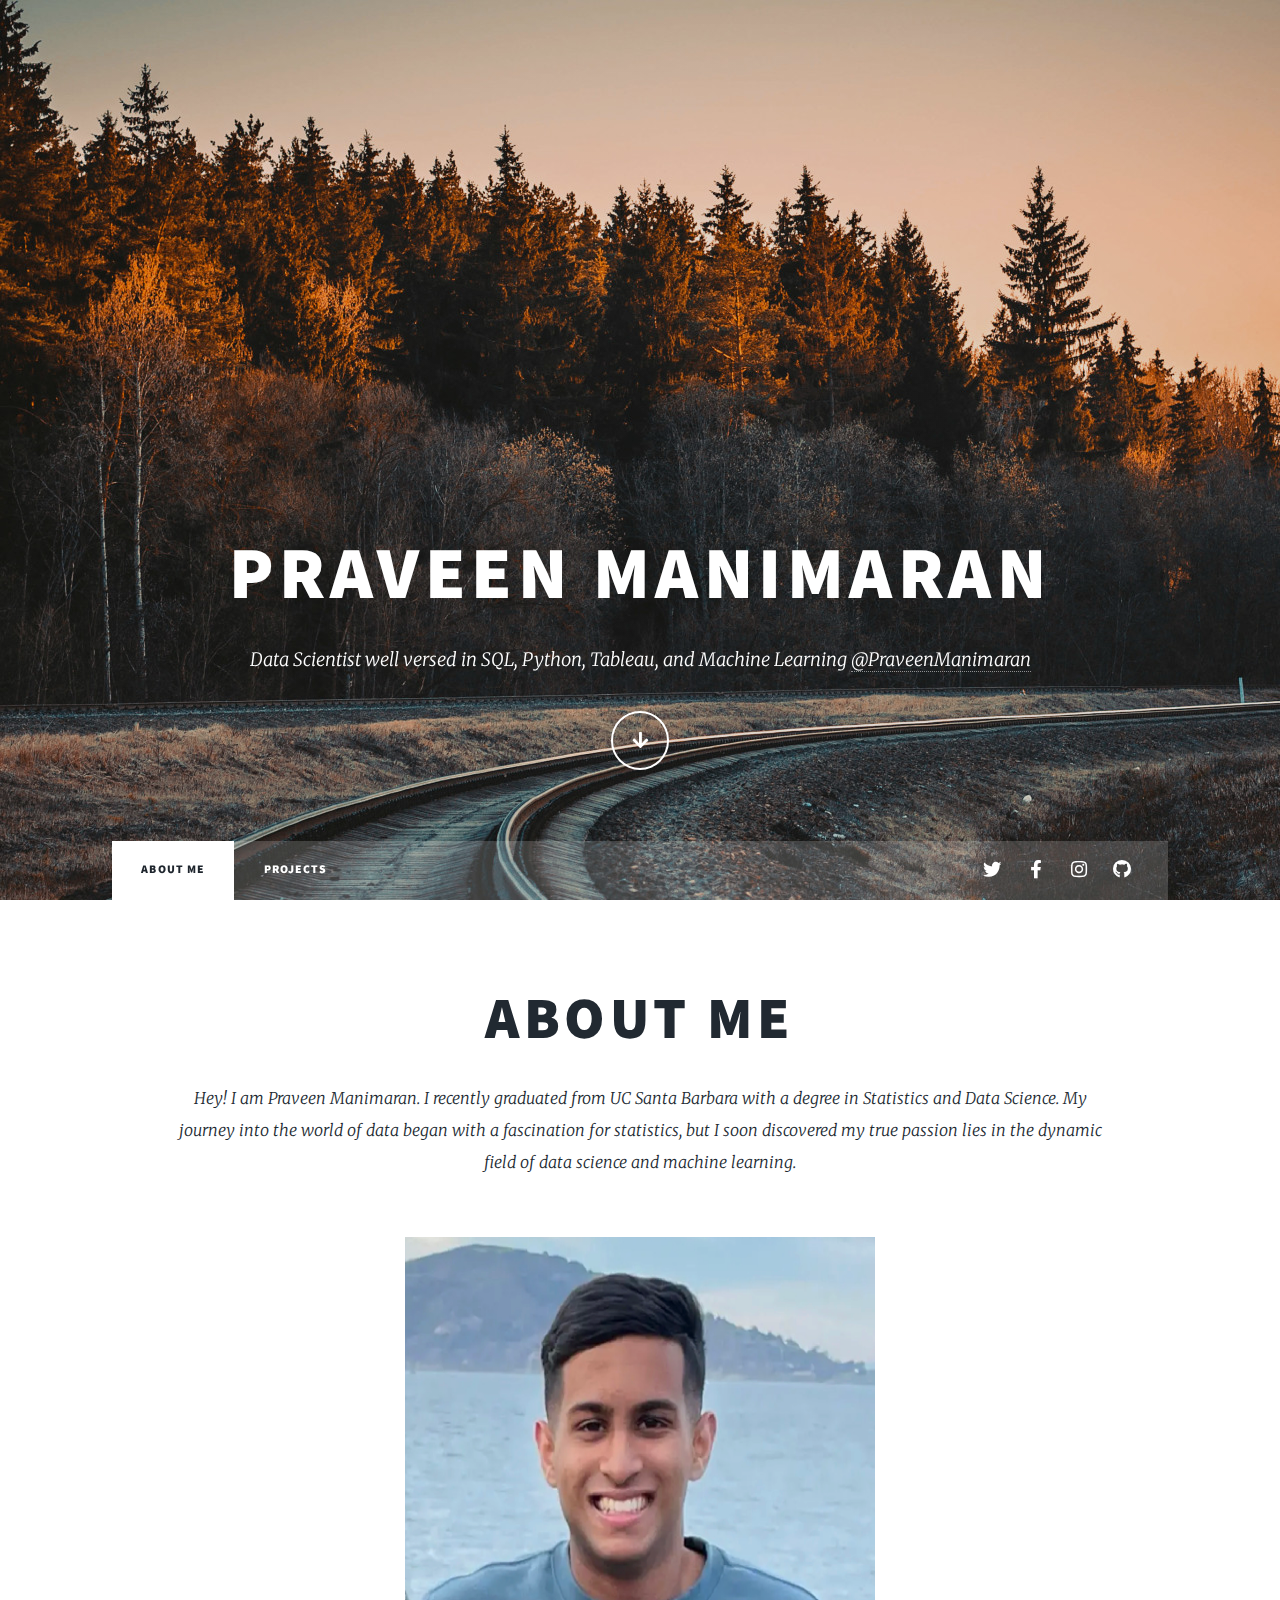
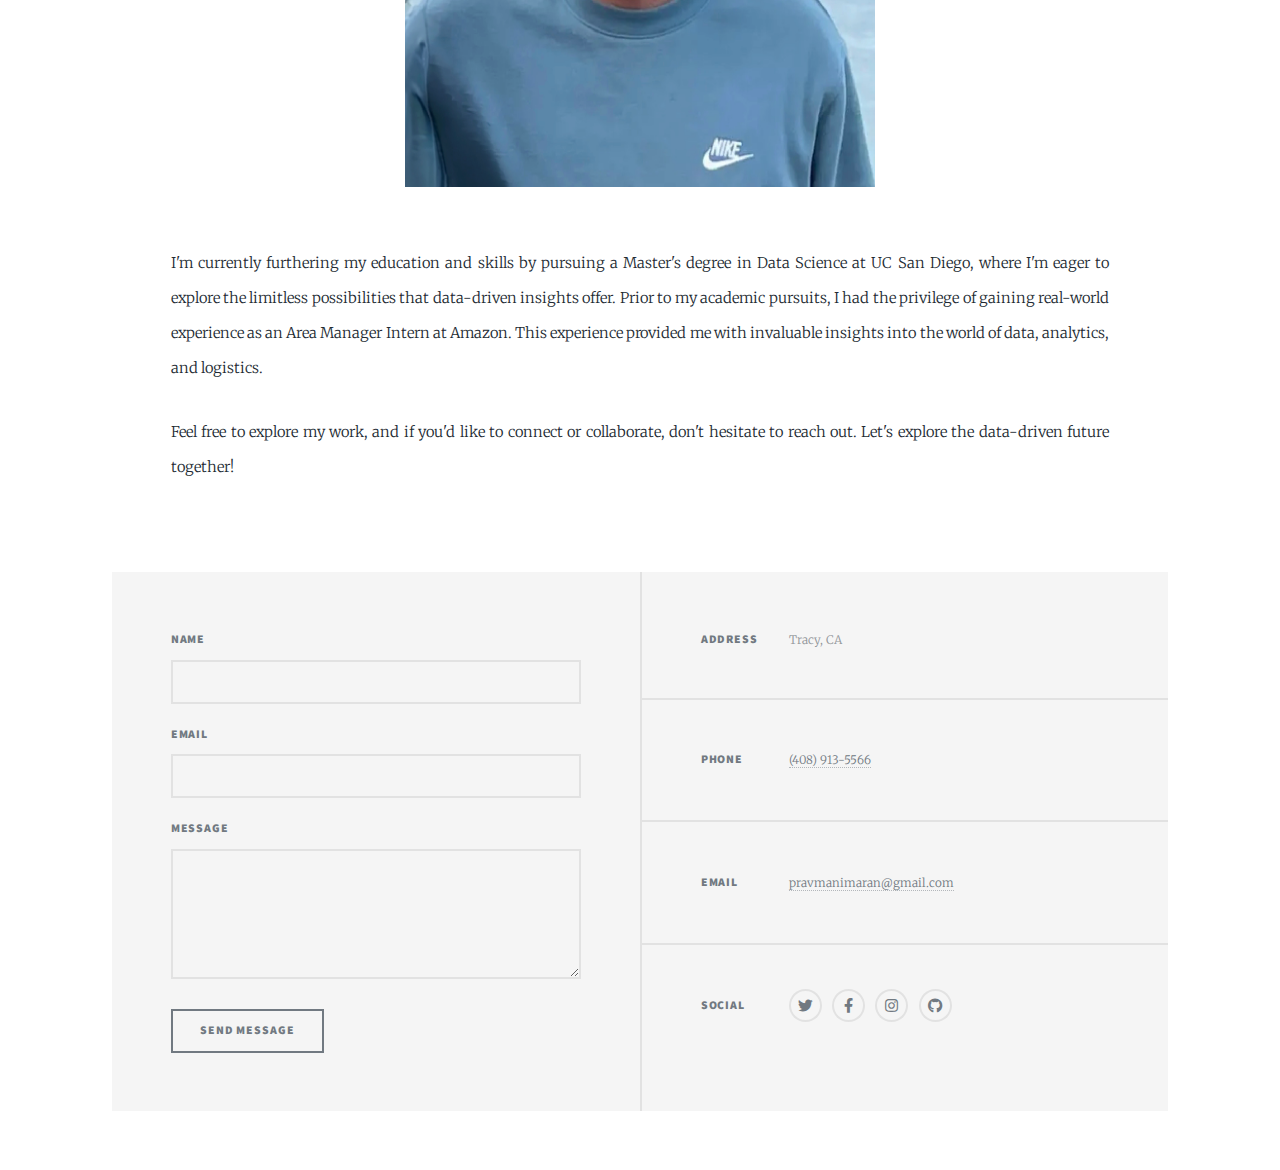
==== index.html @ b8b1e770 "Add files via upload" ====
<!DOCTYPE HTML>
<!--
	Massively by HTML5 UP
	html5up.net | @ajlkn
	Free for personal and commercial use under the CCA 3.0 license (html5up.net/license)
-->
<html>
	<head>
		<title>Praveen Manimaran's Portfolio</title>
		<meta charset="utf-8" />
		<meta name="viewport" content="width=device-width, initial-scale=1, user-scalable=no" />
		<link rel="stylesheet" href="assets/css/main.css" />
		<noscript><link rel="stylesheet" href="assets/css/noscript.css" /></noscript>
	</head>
	<body class="is-preload">

		<!-- Wrapper -->
			<div id="wrapper" class="fade-in">

				<!-- Intro -->
					<div id="intro">
						<h1>Praveen Manimaran<br />
						</h1>
						<p>Data Scientist well versed in SQL, Python, Tableau, and Machine Learning  <a href="https://github.com/PraveenManimaran">@PraveenManimaran</a> 
						<ul class="actions">
							<li><a href="#header" class="button icon solid solo fa-arrow-down scrolly">Continue</a></li>
						</ul>
					</div>
				<!-- Header -->
				<header id="header">
					<a href="index.html" class="logo">Portfolio</a>
				</header>

			<!-- Nav -->
				<nav id="nav">
					<ul class="links">
						<li class="active"><a href="index.html">About Me</a></li>
						<li><a href="generic.html">Projects</a></li>

					</ul>
					<ul class="icons">
						<li><a href="#" class="icon brands fa-twitter"><span class="label">Twitter</span></a></li>
						<li><a href="https://www.facebook.com/profile.php?id=100009368747078" class="icon brands fa-facebook-f"><span class="label">Facebook</span></a></li>
						<li><a href="https://www.instagram.com/praveeen23/?hl=en" class="icon brands fa-instagram"><span class="label">Instagram</span></a></li>
						<li><a href="https://github.com/PraveenManimaran" class="icon brands fa-github"><span class="label">GitHub</span></a></li>
					</ul>
				</nav>

			<!-- Main -->
				<div id="main">

					<!-- Post -->
						<section class="post">
							<header class="major">
								<h1> About Me<br />
								</h1>
								<p>Hey! I am Praveen Manimaran. I recently graduated from UC Santa Barbara with a degree in Statistics and Data Science. My journey into the world of data began with a fascination for statistics, but I soon discovered my true passion lies 
									in the dynamic field of data science and machine learning.  <br />
								</p>
							</header>
							<div class="image main"><img src="images/NEW_PIC.png" alt="" height = "550" width = "550" /></div>
							<p>I'm currently furthering my education and skills by pursuing a Master's degree in Data Science at UC San Diego, where I'm eager to explore the limitless possibilities that data-driven insights offer. Prior to my academic pursuits, I had the privilege of gaining real-world experience as an Area Manager Intern at Amazon. This experience provided me with invaluable insights into the world of data, analytics, and logistics.</p>
							<p>Feel free to explore my work, and if you'd like to connect or collaborate, don't hesitate to reach out. Let's explore the data-driven future together!</p>
						</section>

				</div>

			<!-- Footer -->
				<footer id="footer">
					<section>
						<form method="post" action="#">
							<div class="fields">
								<div class="field">
									<label for="name">Name</label>
									<input type="text" name="name" id="name" />
								</div>
								<div class="field">
									<label for="email">Email</label>
									<input type="text" name="email" id="email" />
								</div>
								<div class="field">
									<label for="message">Message</label>
									<textarea name="message" id="message" rows="3"></textarea>
								</div>
							</div>
							<ul class="actions">
								<li><input type="submit" value="Send Message" /></li>
							</ul>
						</form>
					</section>
					<section class="split contact">
						<section class="alt">
							<h3>Address</h3>
							<p>Tracy, CA<br />
							</p>
						</section>
						<section>
							<h3>Phone</h3>
							<p><a href="#">(408) 913-5566</a></p>
						</section>
						<section>
							<h3>Email</h3>
							<p><a href="#">pravmanimaran@gmail.com</a></p>
						</section>
						<section>
							<h3>Social</h3>
							<ul class="icons alt">
								<li><a href="#" class="icon brands alt fa-twitter"><span class="label">Twitter</span></a></li>
								<li><a href="https://www.facebook.com/profile.php?id=100009368747078" class="icon brands alt fa-facebook-f"><span class="label">Facebook</span></a></li>
								<li><a href="https://www.instagram.com/praveeen23/?hl=en" class="icon brands alt fa-instagram"><span class="label">Instagram</span></a></li>
								<li><a href="https://github.com/PraveenManimaran" class="icon brands alt fa-github"><span class="label">GitHub</span></a></li>
							</ul>
						</section>
					</section>
				</footer>

			<!-- Copyright -->
				<div id="copyright">
				</div>

		</div>

	<!-- Scripts -->
		<script src="assets/js/jquery.min.js"></script>
		<script src="assets/js/jquery.scrollex.min.js"></script>
		<script src="assets/js/jquery.scrolly.min.js"></script>
		<script src="assets/js/browser.min.js"></script>
		<script src="assets/js/breakpoints.min.js"></script>
		<script src="assets/js/util.js"></script>
		<script src="assets/js/main.js"></script>

</body>
</html>
---- assets/css/main.css ----
@import url(fontawesome-all.min.css);
@import url("https://fonts.googleapis.com/css?family=Merriweather:300,700,300italic,700italic|Source+Sans+Pro:900");

/*
	Massively by HTML5 UP
	html5up.net | @ajlkn
	Free for personal and commercial use under the CCA 3.0 license (html5up.net/license)
*/

html, body, div, span, applet, object,
iframe, h1, h2, h3, h4, h5, h6, p, blockquote,
pre, a, abbr, acronym, address, big, cite,
code, del, dfn, em, img, ins, kbd, q, s, samp,
small, strike, strong, sub, sup, tt, var, b,
u, i, center, dl, dt, dd, ol, ul, li, fieldset,
form, label, legend, table, caption, tbody,
tfoot, thead, tr, th, td, article, aside,
canvas, details, embed, figure, figcaption,
footer, header, hgroup, menu, nav, output, ruby,
section, summary, time, mark, audio, video {
	margin: 0;
	padding: 0;
	border: 0;
	font-size: 100%;
	font: inherit;
	vertical-align: baseline;}

article, aside, details, figcaption, figure,
footer, header, hgroup, menu, nav, section {
	display: block;}

body {
	line-height: 1;
}

ol, ul {
	list-style: none;
}

blockquote, q {
	quotes: none;
}

	blockquote:before, blockquote:after, q:before, q:after {
		content: '';
		content: none;
	}

table {
	border-collapse: collapse;
	border-spacing: 0;
}

body {
	-webkit-text-size-adjust: none;
}

mark {
	background-color: transparent;
	color: inherit;
}

input::-moz-focus-inner {
	border: 0;
	padding: 0;
}

input, select, textarea {
	-moz-appearance: none;
	-webkit-appearance: none;
	-ms-appearance: none;
	appearance: none;
}

/* Basic */

	@-ms-viewport {
		width: device-width;
	}

	body {
		-ms-overflow-style: scrollbar;
	}

	@media screen and (max-width: 480px) {

		html, body {
			min-width: 320px;
		}

	}

	html {
		box-sizing: border-box;
	}

	*, *:before, *:after {
		box-sizing: inherit;
	}

	body {
		background-image: url("images/background1.jpg");

	}

		body.is-preload *, body.is-preload *:before, body.is-preload *:after {
			-moz-animation: none !important;
			-webkit-animation: none !important;
			-ms-animation: none !important;
			animation: none !important;
			-moz-transition: none !important;
			-webkit-transition: none !important;
			-ms-transition: none !important;
			transition: none !important;
		}

/* Type */

	html {
		font-size: 16pt;
	}

		@media screen and (max-width: 1680px) {

			html {
				font-size: 12pt;
			}

		}

		@media screen and (max-width: 1280px) {

			html {
				font-size: 11pt;
			}

		}

		@media screen and (max-width: 360px) {

			html {
				font-size: 10pt;
			}

		}

	body {
		color: #212931;
		background-image: url("images/background1.jpg");
	}

	body, input, select, textarea {
		font-family: "Merriweather", Georgia, serif;
		font-weight: 300;
		font-size: 1rem;
		line-height: 2.375;
	}

	a {
		-moz-transition: color 0.2s ease-in-out, background-color 0.2s ease-in-out, border-color 0.2s ease-in-out, box-shadow 0.2s ease-in-out;
		-webkit-transition: color 0.2s ease-in-out, background-color 0.2s ease-in-out, border-color 0.2s ease-in-out, box-shadow 0.2s ease-in-out;
		-ms-transition: color 0.2s ease-in-out, background-color 0.2s ease-in-out, border-color 0.2s ease-in-out, box-shadow 0.2s ease-in-out;
		transition: color 0.2s ease-in-out, background-color 0.2s ease-in-out, border-color 0.2s ease-in-out, box-shadow 0.2s ease-in-out;
		border-bottom: dotted 1px;
		text-decoration: none;
	}

		a:hover {
			border-bottom-color: transparent;
		}

	strong, b {
		font-weight: 600;
	}

	em, i {
		font-style: italic;
	}

	p {
		text-align: justify;
		margin: 0 0 2rem 0;
	}

	h1, h2, h3, h4, h5, h6 {
		font-family: "Source Sans Pro", Helvetica, sans-serif;
		font-weight: 900;
		line-height: 1.5;
		letter-spacing: 0.075em;
		text-transform: uppercase;
		margin: 0 0 1rem 0;
	}

		h1 a, h2 a, h3 a, h4 a, h5 a, h6 a {
			border-bottom: 0;
			color: inherit;
			text-decoration: none;
		}

	h1 {
		font-size: 4rem;
		line-height: 1.1;
		margin: 0 0 2rem 0;
	}

	h2 {
		font-size: 1.75rem;
		line-height: 1.3;
		margin: 0 0 1.5rem 0;
	}

	h3 {
		font-size: 1.25rem;
		margin: 0 0 1.5rem 0;
	}

	h4 {
		font-size: 1rem;
	}

	h5 {
		font-size: 0.9rem;
	}

	h6 {
		font-size: 0.8rem;
	}

	sub {
		font-size: 0.8rem;
		position: relative;
		top: 0.5rem;
	}

	sup {
		font-size: 0.8rem;
		position: relative;
		top: -0.5rem;
	}

	blockquote {
		border-left: solid 4px;
		font-style: italic;
		margin: 0 0 2rem 0;
		padding: 0.5rem 0 0.5rem 2rem;
	}

	code {
		border: solid 2px;
		font-family: "Courier New", monospace;
		font-size: 0.9rem;
		margin: 0 0.25rem;
		padding: 0.25rem 0.65rem;
	}

	pre {
		-webkit-overflow-scrolling: touch;
		font-family: "Courier New", monospace;
		font-size: 0.9rem;
		margin: 0 0 2rem 0;
	}

		pre code {
			display: block;
			line-height: 1.75;
			padding: 1rem 1.5rem;
			overflow-x: auto;
		}

	hr {
		border: 0;
		border-bottom: solid 2px;
		margin: 3rem 0;
	}

		hr.major {
			margin: 5rem 0;
		}

	.align-left {
		text-align: left;
	}

	.align-center {
		text-align: center;
	}

	.align-right {
		text-align: right;
	}

	input, select, textarea {
		color: #212931;
	}

	a {
		color: #212931;
		border-bottom-color: rgba(33, 41, 49, 0.5);
	}

		a:hover {
			border-bottom-color: transparent;
			color: #18bfef !important;
		}

	strong, b {
		color: #212931;
	}

	h1, h2, h3, h4, h5, h6 {
		color: #212931;
	}

	blockquote {
		border-left-color: #eeeeee;
	}

	code {
		background: rgba(220, 220, 220, 0.25);
		border-color: #eeeeee;
	}

	hr {
		border-bottom-color: #eeeeee;
	}

/* Row */

	.row {
		display: flex;
		flex-wrap: wrap;
		box-sizing: border-box;
		align-items: stretch;
	}

		.row > * {
			box-sizing: border-box;
		}

		.row.gtr-uniform > * > :last-child {
			margin-bottom: 0;
		}

		.row.aln-left {
			justify-content: flex-start;
		}

		.row.aln-center {
			justify-content: center;
		}

		.row.aln-right {
			justify-content: flex-end;
		}

		.row.aln-top {
			align-items: flex-start;
		}

		.row.aln-middle {
			align-items: center;
		}

		.row.aln-bottom {
			align-items: flex-end;
		}

		.row > .imp {
			order: -1;
		}

		.row > .col-1 {
			width: 8.33333%;
		}

		.row > .off-1 {
			margin-left: 8.33333%;
		}

		.row > .col-2 {
			width: 16.66667%;
		}

		.row > .off-2 {
			margin-left: 16.66667%;
		}

		.row > .col-3 {
			width: 25%;
		}

		.row > .off-3 {
			margin-left: 25%;
		}

		.row > .col-4 {
			width: 33.33333%;
		}

		.row > .off-4 {
			margin-left: 33.33333%;
		}

		.row > .col-5 {
			width: 41.66667%;
		}

		.row > .off-5 {
			margin-left: 41.66667%;
		}

		.row > .col-6 {
			width: 50%;
		}

		.row > .off-6 {
			margin-left: 50%;
		}

		.row > .col-7 {
			width: 58.33333%;
		}

		.row > .off-7 {
			margin-left: 58.33333%;
		}

		.row > .col-8 {
			width: 66.66667%;
		}

		.row > .off-8 {
			margin-left: 66.66667%;
		}

		.row > .col-9 {
			width: 75%;
		}

		.row > .off-9 {
			margin-left: 75%;
		}

		.row > .col-10 {
			width: 83.33333%;
		}

		.row > .off-10 {
			margin-left: 83.33333%;
		}

		.row > .col-11 {
			width: 91.66667%;
		}

		.row > .off-11 {
			margin-left: 91.66667%;
		}

		.row > .col-12 {
			width: 100%;
		}

		.row > .off-12 {
			margin-left: 100%;
		}

		.row.gtr-0 {
			margin-top: 0;
			margin-left: 0rem;
		}

			.row.gtr-0 > * {
				padding: 0 0 0 0rem;
			}

			.row.gtr-0.gtr-uniform {
				margin-top: 0rem;
			}

				.row.gtr-0.gtr-uniform > * {
					padding-top: 0rem;
				}

		.row.gtr-25 {
			margin-top: 0;
			margin-left: -0.375rem;
		}

			.row.gtr-25 > * {
				padding: 0 0 0 0.375rem;
			}

			.row.gtr-25.gtr-uniform {
				margin-top: -0.375rem;
			}

				.row.gtr-25.gtr-uniform > * {
					padding-top: 0.375rem;
				}

		.row.gtr-50 {
			margin-top: 0;
			margin-left: -0.75rem;
		}

			.row.gtr-50 > * {
				padding: 0 0 0 0.75rem;
			}

			.row.gtr-50.gtr-uniform {
				margin-top: -0.75rem;
			}

				.row.gtr-50.gtr-uniform > * {
					padding-top: 0.75rem;
				}

		.row {
			margin-top: 0;
			margin-left: -1.5rem;
		}

			.row > * {
				padding: 0 0 0 1.5rem;
			}

			.row.gtr-uniform {
				margin-top: -1.5rem;
			}

				.row.gtr-uniform > * {
					padding-top: 1.5rem;
				}

		.row.gtr-150 {
			margin-top: 0;
			margin-left: -2.25rem;
		}

			.row.gtr-150 > * {
				padding: 0 0 0 2.25rem;
			}

			.row.gtr-150.gtr-uniform {
				margin-top: -2.25rem;
			}

				.row.gtr-150.gtr-uniform > * {
					padding-top: 2.25rem;
				}

		.row.gtr-200 {
			margin-top: 0;
			margin-left: -3rem;
		}

			.row.gtr-200 > * {
				padding: 0 0 0 3rem;
			}

			.row.gtr-200.gtr-uniform {
				margin-top: -3rem;
			}

				.row.gtr-200.gtr-uniform > * {
					padding-top: 3rem;
				}

		@media screen and (max-width: 1680px) {

			.row {
				display: flex;
				flex-wrap: wrap;
				box-sizing: border-box;
				align-items: stretch;
			}

				.row > * {
					box-sizing: border-box;
				}

				.row.gtr-uniform > * > :last-child {
					margin-bottom: 0;
				}

				.row.aln-left {
					justify-content: flex-start;
				}

				.row.aln-center {
					justify-content: center;
				}

				.row.aln-right {
					justify-content: flex-end;
				}

				.row.aln-top {
					align-items: flex-start;
				}

				.row.aln-middle {
					align-items: center;
				}

				.row.aln-bottom {
					align-items: flex-end;
				}

				.row > .imp-xlarge {
					order: -1;
				}

				.row > .col-1-xlarge {
					width: 8.33333%;
				}

				.row > .off-1-xlarge {
					margin-left: 8.33333%;
				}

				.row > .col-2-xlarge {
					width: 16.66667%;
				}

				.row > .off-2-xlarge {
					margin-left: 16.66667%;
				}

				.row > .col-3-xlarge {
					width: 25%;
				}

				.row > .off-3-xlarge {
					margin-left: 25%;
				}

				.row > .col-4-xlarge {
					width: 33.33333%;
				}

				.row > .off-4-xlarge {
					margin-left: 33.33333%;
				}

				.row > .col-5-xlarge {
					width: 41.66667%;
				}

				.row > .off-5-xlarge {
					margin-left: 41.66667%;
				}

				.row > .col-6-xlarge {
					width: 50%;
				}

				.row > .off-6-xlarge {
					margin-left: 50%;
				}

				.row > .col-7-xlarge {
					width: 58.33333%;
				}

				.row > .off-7-xlarge {
					margin-left: 58.33333%;
				}

				.row > .col-8-xlarge {
					width: 66.66667%;
				}

				.row > .off-8-xlarge {
					margin-left: 66.66667%;
				}

				.row > .col-9-xlarge {
					width: 75%;
				}

				.row > .off-9-xlarge {
					margin-left: 75%;
				}

				.row > .col-10-xlarge {
					width: 83.33333%;
				}

				.row > .off-10-xlarge {
					margin-left: 83.33333%;
				}

				.row > .col-11-xlarge {
					width: 91.66667%;
				}

				.row > .off-11-xlarge {
					margin-left: 91.66667%;
				}

				.row > .col-12-xlarge {
					width: 100%;
				}

				.row > .off-12-xlarge {
					margin-left: 100%;
				}

				.row.gtr-0 {
					margin-top: 0;
					margin-left: 0rem;
				}

					.row.gtr-0 > * {
						padding: 0 0 0 0rem;
					}

					.row.gtr-0.gtr-uniform {
						margin-top: 0rem;
					}

						.row.gtr-0.gtr-uniform > * {
							padding-top: 0rem;
						}

				.row.gtr-25 {
					margin-top: 0;
					margin-left: -0.375rem;
				}

					.row.gtr-25 > * {
						padding: 0 0 0 0.375rem;
					}

					.row.gtr-25.gtr-uniform {
						margin-top: -0.375rem;
					}

						.row.gtr-25.gtr-uniform > * {
							padding-top: 0.375rem;
						}

				.row.gtr-50 {
					margin-top: 0;
					margin-left: -0.75rem;
				}

					.row.gtr-50 > * {
						padding: 0 0 0 0.75rem;
					}

					.row.gtr-50.gtr-uniform {
						margin-top: -0.75rem;
					}

						.row.gtr-50.gtr-uniform > * {
							padding-top: 0.75rem;
						}

				.row {
					margin-top: 0;
					margin-left: -1.5rem;
				}

					.row > * {
						padding: 0 0 0 1.5rem;
					}

					.row.gtr-uniform {
						margin-top: -1.5rem;
					}

						.row.gtr-uniform > * {
							padding-top: 1.5rem;
						}

				.row.gtr-150 {
					margin-top: 0;
					margin-left: -2.25rem;
				}

					.row.gtr-150 > * {
						padding: 0 0 0 2.25rem;
					}

					.row.gtr-150.gtr-uniform {
						margin-top: -2.25rem;
					}

						.row.gtr-150.gtr-uniform > * {
							padding-top: 2.25rem;
						}

				.row.gtr-200 {
					margin-top: 0;
					margin-left: -3rem;
				}

					.row.gtr-200 > * {
						padding: 0 0 0 3rem;
					}

					.row.gtr-200.gtr-uniform {
						margin-top: -3rem;
					}

						.row.gtr-200.gtr-uniform > * {
							padding-top: 3rem;
						}

		}

		@media screen and (max-width: 1280px) {

			.row {
				display: flex;
				flex-wrap: wrap;
				box-sizing: border-box;
				align-items: stretch;
			}

				.row > * {
					box-sizing: border-box;
				}

				.row.gtr-uniform > * > :last-child {
					margin-bottom: 0;
				}

				.row.aln-left {
					justify-content: flex-start;
				}

				.row.aln-center {
					justify-content: center;
				}

				.row.aln-right {
					justify-content: flex-end;
				}

				.row.aln-top {
					align-items: flex-start;
				}

				.row.aln-middle {
					align-items: center;
				}

				.row.aln-bottom {
					align-items: flex-end;
				}

				.row > .imp-large {
					order: -1;
				}

				.row > .col-1-large {
					width: 8.33333%;
				}

				.row > .off-1-large {
					margin-left: 8.33333%;
				}

				.row > .col-2-large {
					width: 16.66667%;
				}

				.row > .off-2-large {
					margin-left: 16.66667%;
				}

				.row > .col-3-large {
					width: 25%;
				}

				.row > .off-3-large {
					margin-left: 25%;
				}

				.row > .col-4-large {
					width: 33.33333%;
				}

				.row > .off-4-large {
					margin-left: 33.33333%;
				}

				.row > .col-5-large {
					width: 41.66667%;
				}

				.row > .off-5-large {
					margin-left: 41.66667%;
				}

				.row > .col-6-large {
					width: 50%;
				}

				.row > .off-6-large {
					margin-left: 50%;
				}

				.row > .col-7-large {
					width: 58.33333%;
				}

				.row > .off-7-large {
					margin-left: 58.33333%;
				}

				.row > .col-8-large {
					width: 66.66667%;
				}

				.row > .off-8-large {
					margin-left: 66.66667%;
				}

				.row > .col-9-large {
					width: 75%;
				}

				.row > .off-9-large {
					margin-left: 75%;
				}

				.row > .col-10-large {
					width: 83.33333%;
				}

				.row > .off-10-large {
					margin-left: 83.33333%;
				}

				.row > .col-11-large {
					width: 91.66667%;
				}

				.row > .off-11-large {
					margin-left: 91.66667%;
				}

				.row > .col-12-large {
					width: 100%;
				}

				.row > .off-12-large {
					margin-left: 100%;
				}

				.row.gtr-0 {
					margin-top: 0;
					margin-left: 0rem;
				}

					.row.gtr-0 > * {
						padding: 0 0 0 0rem;
					}

					.row.gtr-0.gtr-uniform {
						margin-top: 0rem;
					}

						.row.gtr-0.gtr-uniform > * {
							padding-top: 0rem;
						}

				.row.gtr-25 {
					margin-top: 0;
					margin-left: -0.375rem;
				}

					.row.gtr-25 > * {
						padding: 0 0 0 0.375rem;
					}

					.row.gtr-25.gtr-uniform {
						margin-top: -0.375rem;
					}

						.row.gtr-25.gtr-uniform > * {
							padding-top: 0.375rem;
						}

				.row.gtr-50 {
					margin-top: 0;
					margin-left: -0.75rem;
				}

					.row.gtr-50 > * {
						padding: 0 0 0 0.75rem;
					}

					.row.gtr-50.gtr-uniform {
						margin-top: -0.75rem;
					}

						.row.gtr-50.gtr-uniform > * {
							padding-top: 0.75rem;
						}

				.row {
					margin-top: 0;
					margin-left: -1.5rem;
				}

					.row > * {
						padding: 0 0 0 1.5rem;
					}

					.row.gtr-uniform {
						margin-top: -1.5rem;
					}

						.row.gtr-uniform > * {
							padding-top: 1.5rem;
						}

				.row.gtr-150 {
					margin-top: 0;
					margin-left: -2.25rem;
				}

					.row.gtr-150 > * {
						padding: 0 0 0 2.25rem;
					}

					.row.gtr-150.gtr-uniform {
						margin-top: -2.25rem;
					}

						.row.gtr-150.gtr-uniform > * {
							padding-top: 2.25rem;
						}

				.row.gtr-200 {
					margin-top: 0;
					margin-left: -3rem;
				}

					.row.gtr-200 > * {
						padding: 0 0 0 3rem;
					}

					.row.gtr-200.gtr-uniform {
						margin-top: -3rem;
					}

						.row.gtr-200.gtr-uniform > * {
							padding-top: 3rem;
						}

		}

		@media screen and (max-width: 980px) {

			.row {
				display: flex;
				flex-wrap: wrap;
				box-sizing: border-box;
				align-items: stretch;
			}

				.row > * {
					box-sizing: border-box;
				}

				.row.gtr-uniform > * > :last-child {
					margin-bottom: 0;
				}

				.row.aln-left {
					justify-content: flex-start;
				}

				.row.aln-center {
					justify-content: center;
				}

				.row.aln-right {
					justify-content: flex-end;
				}

				.row.aln-top {
					align-items: flex-start;
				}

				.row.aln-middle {
					align-items: center;
				}

				.row.aln-bottom {
					align-items: flex-end;
				}

				.row > .imp-medium {
					order: -1;
				}

				.row > .col-1-medium {
					width: 8.33333%;
				}

				.row > .off-1-medium {
					margin-left: 8.33333%;
				}

				.row > .col-2-medium {
					width: 16.66667%;
				}

				.row > .off-2-medium {
					margin-left: 16.66667%;
				}

				.row > .col-3-medium {
					width: 25%;
				}

				.row > .off-3-medium {
					margin-left: 25%;
				}

				.row > .col-4-medium {
					width: 33.33333%;
				}

				.row > .off-4-medium {
					margin-left: 33.33333%;
				}

				.row > .col-5-medium {
					width: 41.66667%;
				}

				.row > .off-5-medium {
					margin-left: 41.66667%;
				}

				.row > .col-6-medium {
					width: 50%;
				}

				.row > .off-6-medium {
					margin-left: 50%;
				}

				.row > .col-7-medium {
					width: 58.33333%;
				}

				.row > .off-7-medium {
					margin-left: 58.33333%;
				}

				.row > .col-8-medium {
					width: 66.66667%;
				}

				.row > .off-8-medium {
					margin-left: 66.66667%;
				}

				.row > .col-9-medium {
					width: 75%;
				}

				.row > .off-9-medium {
					margin-left: 75%;
				}

				.row > .col-10-medium {
					width: 83.33333%;
				}

				.row > .off-10-medium {
					margin-left: 83.33333%;
				}

				.row > .col-11-medium {
					width: 91.66667%;
				}

				.row > .off-11-medium {
					margin-left: 91.66667%;
				}

				.row > .col-12-medium {
					width: 100%;
				}

				.row > .off-12-medium {
					margin-left: 100%;
				}

				.row.gtr-0 {
					margin-top: 0;
					margin-left: 0rem;
				}

					.row.gtr-0 > * {
						padding: 0 0 0 0rem;
					}

					.row.gtr-0.gtr-uniform {
						margin-top: 0rem;
					}

						.row.gtr-0.gtr-uniform > * {
							padding-top: 0rem;
						}

				.row.gtr-25 {
					margin-top: 0;
					margin-left: -0.375rem;
				}

					.row.gtr-25 > * {
						padding: 0 0 0 0.375rem;
					}

					.row.gtr-25.gtr-uniform {
						margin-top: -0.375rem;
					}

						.row.gtr-25.gtr-uniform > * {
							padding-top: 0.375rem;
						}

				.row.gtr-50 {
					margin-top: 0;
					margin-left: -0.75rem;
				}

					.row.gtr-50 > * {
						padding: 0 0 0 0.75rem;
					}

					.row.gtr-50.gtr-uniform {
						margin-top: -0.75rem;
					}

						.row.gtr-50.gtr-uniform > * {
							padding-top: 0.75rem;
						}

				.row {
					margin-top: 0;
					margin-left: -1.5rem;
				}

					.row > * {
						padding: 0 0 0 1.5rem;
					}

					.row.gtr-uniform {
						margin-top: -1.5rem;
					}

						.row.gtr-uniform > * {
							padding-top: 1.5rem;
						}

				.row.gtr-150 {
					margin-top: 0;
					margin-left: -2.25rem;
				}

					.row.gtr-150 > * {
						padding: 0 0 0 2.25rem;
					}

					.row.gtr-150.gtr-uniform {
						margin-top: -2.25rem;
					}

						.row.gtr-150.gtr-uniform > * {
							padding-top: 2.25rem;
						}

				.row.gtr-200 {
					margin-top: 0;
					margin-left: -3rem;
				}

					.row.gtr-200 > * {
						padding: 0 0 0 3rem;
					}

					.row.gtr-200.gtr-uniform {
						margin-top: -3rem;
					}

						.row.gtr-200.gtr-uniform > * {
							padding-top: 3rem;
						}

		}

		@media screen and (max-width: 736px) {

			.row {
				display: flex;
				flex-wrap: wrap;
				box-sizing: border-box;
				align-items: stretch;
			}

				.row > * {
					box-sizing: border-box;
				}

				.row.gtr-uniform > * > :last-child {
					margin-bottom: 0;
				}

				.row.aln-left {
					justify-content: flex-start;
				}

				.row.aln-center {
					justify-content: center;
				}

				.row.aln-right {
					justify-content: flex-end;
				}

				.row.aln-top {
					align-items: flex-start;
				}

				.row.aln-middle {
					align-items: center;
				}

				.row.aln-bottom {
					align-items: flex-end;
				}

				.row > .imp-small {
					order: -1;
				}

				.row > .col-1-small {
					width: 8.33333%;
				}

				.row > .off-1-small {
					margin-left: 8.33333%;
				}

				.row > .col-2-small {
					width: 16.66667%;
				}

				.row > .off-2-small {
					margin-left: 16.66667%;
				}

				.row > .col-3-small {
					width: 25%;
				}

				.row > .off-3-small {
					margin-left: 25%;
				}

				.row > .col-4-small {
					width: 33.33333%;
				}

				.row > .off-4-small {
					margin-left: 33.33333%;
				}

				.row > .col-5-small {
					width: 41.66667%;
				}

				.row > .off-5-small {
					margin-left: 41.66667%;
				}

				.row > .col-6-small {
					width: 50%;
				}

				.row > .off-6-small {
					margin-left: 50%;
				}

				.row > .col-7-small {
					width: 58.33333%;
				}

				.row > .off-7-small {
					margin-left: 58.33333%;
				}

				.row > .col-8-small {
					width: 66.66667%;
				}

				.row > .off-8-small {
					margin-left: 66.66667%;
				}

				.row > .col-9-small {
					width: 75%;
				}

				.row > .off-9-small {
					margin-left: 75%;
				}

				.row > .col-10-small {
					width: 83.33333%;
				}

				.row > .off-10-small {
					margin-left: 83.33333%;
				}

				.row > .col-11-small {
					width: 91.66667%;
				}

				.row > .off-11-small {
					margin-left: 91.66667%;
				}

				.row > .col-12-small {
					width: 100%;
				}

				.row > .off-12-small {
					margin-left: 100%;
				}

				.row.gtr-0 {
					margin-top: 0;
					margin-left: 0rem;
				}

					.row.gtr-0 > * {
						padding: 0 0 0 0rem;
					}

					.row.gtr-0.gtr-uniform {
						margin-top: 0rem;
					}

						.row.gtr-0.gtr-uniform > * {
							padding-top: 0rem;
						}

				.row.gtr-25 {
					margin-top: 0;
					margin-left: -0.375rem;
				}

					.row.gtr-25 > * {
						padding: 0 0 0 0.375rem;
					}

					.row.gtr-25.gtr-uniform {
						margin-top: -0.375rem;
					}

						.row.gtr-25.gtr-uniform > * {
							padding-top: 0.375rem;
						}

				.row.gtr-50 {
					margin-top: 0;
					margin-left: -0.75rem;
				}

					.row.gtr-50 > * {
						padding: 0 0 0 0.75rem;
					}

					.row.gtr-50.gtr-uniform {
						margin-top: -0.75rem;
					}

						.row.gtr-50.gtr-uniform > * {
							padding-top: 0.75rem;
						}

				.row {
					margin-top: 0;
					margin-left: -1.5rem;
				}

					.row > * {
						padding: 0 0 0 1.5rem;
					}

					.row.gtr-uniform {
						margin-top: -1.5rem;
					}

						.row.gtr-uniform > * {
							padding-top: 1.5rem;
						}

				.row.gtr-150 {
					margin-top: 0;
					margin-left: -2.25rem;
				}

					.row.gtr-150 > * {
						padding: 0 0 0 2.25rem;
					}

					.row.gtr-150.gtr-uniform {
						margin-top: -2.25rem;
					}

						.row.gtr-150.gtr-uniform > * {
							padding-top: 2.25rem;
						}

				.row.gtr-200 {
					margin-top: 0;
					margin-left: -3rem;
				}

					.row.gtr-200 > * {
						padding: 0 0 0 3rem;
					}

					.row.gtr-200.gtr-uniform {
						margin-top: -3rem;
					}

						.row.gtr-200.gtr-uniform > * {
							padding-top: 3rem;
						}

		}

		@media screen and (max-width: 480px) {

			.row {
				display: flex;
				flex-wrap: wrap;
				box-sizing: border-box;
				align-items: stretch;
			}

				.row > * {
					box-sizing: border-box;
				}

				.row.gtr-uniform > * > :last-child {
					margin-bottom: 0;
				}

				.row.aln-left {
					justify-content: flex-start;
				}

				.row.aln-center {
					justify-content: center;
				}

				.row.aln-right {
					justify-content: flex-end;
				}

				.row.aln-top {
					align-items: flex-start;
				}

				.row.aln-middle {
					align-items: center;
				}

				.row.aln-bottom {
					align-items: flex-end;
				}

				.row > .imp-xsmall {
					order: -1;
				}

				.row > .col-1-xsmall {
					width: 8.33333%;
				}

				.row > .off-1-xsmall {
					margin-left: 8.33333%;
				}

				.row > .col-2-xsmall {
					width: 16.66667%;
				}

				.row > .off-2-xsmall {
					margin-left: 16.66667%;
				}

				.row > .col-3-xsmall {
					width: 25%;
				}

				.row > .off-3-xsmall {
					margin-left: 25%;
				}

				.row > .col-4-xsmall {
					width: 33.33333%;
				}

				.row > .off-4-xsmall {
					margin-left: 33.33333%;
				}

				.row > .col-5-xsmall {
					width: 41.66667%;
				}

				.row > .off-5-xsmall {
					margin-left: 41.66667%;
				}

				.row > .col-6-xsmall {
					width: 50%;
				}

				.row > .off-6-xsmall {
					margin-left: 50%;
				}

				.row > .col-7-xsmall {
					width: 58.33333%;
				}

				.row > .off-7-xsmall {
					margin-left: 58.33333%;
				}

				.row > .col-8-xsmall {
					width: 66.66667%;
				}

				.row > .off-8-xsmall {
					margin-left: 66.66667%;
				}

				.row > .col-9-xsmall {
					width: 75%;
				}

				.row > .off-9-xsmall {
					margin-left: 75%;
				}

				.row > .col-10-xsmall {
					width: 83.33333%;
				}

				.row > .off-10-xsmall {
					margin-left: 83.33333%;
				}

				.row > .col-11-xsmall {
					width: 91.66667%;
				}

				.row > .off-11-xsmall {
					margin-left: 91.66667%;
				}

				.row > .col-12-xsmall {
					width: 100%;
				}

				.row > .off-12-xsmall {
					margin-left: 100%;
				}

				.row.gtr-0 {
					margin-top: 0;
					margin-left: 0rem;
				}

					.row.gtr-0 > * {
						padding: 0 0 0 0rem;
					}

					.row.gtr-0.gtr-uniform {
						margin-top: 0rem;
					}

						.row.gtr-0.gtr-uniform > * {
							padding-top: 0rem;
						}

				.row.gtr-25 {
					margin-top: 0;
					margin-left: -0.375rem;
				}

					.row.gtr-25 > * {
						padding: 0 0 0 0.375rem;
					}

					.row.gtr-25.gtr-uniform {
						margin-top: -0.375rem;
					}

						.row.gtr-25.gtr-uniform > * {
							padding-top: 0.375rem;
						}

				.row.gtr-50 {
					margin-top: 0;
					margin-left: -0.75rem;
				}

					.row.gtr-50 > * {
						padding: 0 0 0 0.75rem;
					}

					.row.gtr-50.gtr-uniform {
						margin-top: -0.75rem;
					}

						.row.gtr-50.gtr-uniform > * {
							padding-top: 0.75rem;
						}

				.row {
					margin-top: 0;
					margin-left: -1.5rem;
				}

					.row > * {
						padding: 0 0 0 1.5rem;
					}

					.row.gtr-uniform {
						margin-top: -1.5rem;
					}

						.row.gtr-uniform > * {
							padding-top: 1.5rem;
						}

				.row.gtr-150 {
					margin-top: 0;
					margin-left: -2.25rem;
				}

					.row.gtr-150 > * {
						padding: 0 0 0 2.25rem;
					}

					.row.gtr-150.gtr-uniform {
						margin-top: -2.25rem;
					}

						.row.gtr-150.gtr-uniform > * {
							padding-top: 2.25rem;
						}

				.row.gtr-200 {
					margin-top: 0;
					margin-left: -3rem;
				}

					.row.gtr-200 > * {
						padding: 0 0 0 3rem;
					}

					.row.gtr-200.gtr-uniform {
						margin-top: -3rem;
					}

						.row.gtr-200.gtr-uniform > * {
							padding-top: 3rem;
						}

		}

		@media screen and (max-width: 360px) {

			.row {
				display: flex;
				flex-wrap: wrap;
				box-sizing: border-box;
				align-items: stretch;
			}

				.row > * {
					box-sizing: border-box;
				}

				.row.gtr-uniform > * > :last-child {
					margin-bottom: 0;
				}

				.row.aln-left {
					justify-content: flex-start;
				}

				.row.aln-center {
					justify-content: center;
				}

				.row.aln-right {
					justify-content: flex-end;
				}

				.row.aln-top {
					align-items: flex-start;
				}

				.row.aln-middle {
					align-items: center;
				}

				.row.aln-bottom {
					align-items: flex-end;
				}

				.row > .imp-xxsmall {
					order: -1;
				}

				.row > .col-1-xxsmall {
					width: 8.33333%;
				}

				.row > .off-1-xxsmall {
					margin-left: 8.33333%;
				}

				.row > .col-2-xxsmall {
					width: 16.66667%;
				}

				.row > .off-2-xxsmall {
					margin-left: 16.66667%;
				}

				.row > .col-3-xxsmall {
					width: 25%;
				}

				.row > .off-3-xxsmall {
					margin-left: 25%;
				}

				.row > .col-4-xxsmall {
					width: 33.33333%;
				}

				.row > .off-4-xxsmall {
					margin-left: 33.33333%;
				}

				.row > .col-5-xxsmall {
					width: 41.66667%;
				}

				.row > .off-5-xxsmall {
					margin-left: 41.66667%;
				}

				.row > .col-6-xxsmall {
					width: 50%;
				}

				.row > .off-6-xxsmall {
					margin-left: 50%;
				}

				.row > .col-7-xxsmall {
					width: 58.33333%;
				}

				.row > .off-7-xxsmall {
					margin-left: 58.33333%;
				}

				.row > .col-8-xxsmall {
					width: 66.66667%;
				}

				.row > .off-8-xxsmall {
					margin-left: 66.66667%;
				}

				.row > .col-9-xxsmall {
					width: 75%;
				}

				.row > .off-9-xxsmall {
					margin-left: 75%;
				}

				.row > .col-10-xxsmall {
					width: 83.33333%;
				}

				.row > .off-10-xxsmall {
					margin-left: 83.33333%;
				}

				.row > .col-11-xxsmall {
					width: 91.66667%;
				}

				.row > .off-11-xxsmall {
					margin-left: 91.66667%;
				}

				.row > .col-12-xxsmall {
					width: 100%;
				}

				.row > .off-12-xxsmall {
					margin-left: 100%;
				}

				.row.gtr-0 {
					margin-top: 0;
					margin-left: 0rem;
				}

					.row.gtr-0 > * {
						padding: 0 0 0 0rem;
					}

					.row.gtr-0.gtr-uniform {
						margin-top: 0rem;
					}

						.row.gtr-0.gtr-uniform > * {
							padding-top: 0rem;
						}

				.row.gtr-25 {
					margin-top: 0;
					margin-left: -0.375rem;
				}

					.row.gtr-25 > * {
						padding: 0 0 0 0.375rem;
					}

					.row.gtr-25.gtr-uniform {
						margin-top: -0.375rem;
					}

						.row.gtr-25.gtr-uniform > * {
							padding-top: 0.375rem;
						}

				.row.gtr-50 {
					margin-top: 0;
					margin-left: -0.75rem;
				}

					.row.gtr-50 > * {
						padding: 0 0 0 0.75rem;
					}

					.row.gtr-50.gtr-uniform {
						margin-top: -0.75rem;
					}

						.row.gtr-50.gtr-uniform > * {
							padding-top: 0.75rem;
						}

				.row {
					margin-top: 0;
					margin-left: -1.5rem;
				}

					.row > * {
						padding: 0 0 0 1.5rem;
					}

					.row.gtr-uniform {
						margin-top: -1.5rem;
					}

						.row.gtr-uniform > * {
							padding-top: 1.5rem;
						}

				.row.gtr-150 {
					margin-top: 0;
					margin-left: -2.25rem;
				}

					.row.gtr-150 > * {
						padding: 0 0 0 2.25rem;
					}

					.row.gtr-150.gtr-uniform {
						margin-top: -2.25rem;
					}

						.row.gtr-150.gtr-uniform > * {
							padding-top: 2.25rem;
						}

				.row.gtr-200 {
					margin-top: 0;
					margin-left: -3rem;
				}

					.row.gtr-200 > * {
						padding: 0 0 0 3rem;
					}

					.row.gtr-200.gtr-uniform {
						margin-top: -3rem;
					}

						.row.gtr-200.gtr-uniform > * {
							padding-top: 3rem;
						}

		}

/* Box */

	.box {
		border: solid 2px;
		margin-bottom: 2rem;
		padding: 1.5rem;
	}

		.box > :last-child,
		.box > :last-child > :last-child,
		.box > :last-child > :last-child > :last-child {
			margin-bottom: 0;
		}

		.box.alt {
			border: 0;
			border-radius: 0;
			padding: 0;
		}

	.box {
		border-color: #eeeeee;
	}

/* Button */

	input[type="submit"],
	input[type="reset"],
	input[type="button"],
	button,
	.button {
		-moz-appearance: none;
		-webkit-appearance: none;
		-ms-appearance: none;
		appearance: none;
		-moz-transition: background-color 0.2s ease-in-out, box-shadow 0.2s ease-in-out, color 0.2s ease-in-out;
		-webkit-transition: background-color 0.2s ease-in-out, box-shadow 0.2s ease-in-out, color 0.2s ease-in-out;
		-ms-transition: background-color 0.2s ease-in-out, box-shadow 0.2s ease-in-out, color 0.2s ease-in-out;
		transition: background-color 0.2s ease-in-out, box-shadow 0.2s ease-in-out, color 0.2s ease-in-out;
		border: 0;
		border-radius: 0;
		cursor: pointer;
		display: inline-block;
		font-family: "Source Sans Pro", Helvetica, sans-serif;
		font-size: 0.8rem;
		font-weight: 900;
		letter-spacing: 0.075em;
		height: 3rem;
		line-height: 3rem;
		padding: 0 2rem;
		text-align: center;
		text-decoration: none;
		text-transform: uppercase;
		white-space: nowrap;
	}

		input[type="submit"].icon:before,
		input[type="reset"].icon:before,
		input[type="button"].icon:before,
		button.icon:before,
		.button.icon:before {
			margin-right: 0.5rem;
		}

		input[type="submit"].icon.solo,
		input[type="reset"].icon.solo,
		input[type="button"].icon.solo,
		button.icon.solo,
		.button.icon.solo {
			position: relative;
			width: 4rem;
			height: 4rem;
			line-height: 4rem;
			border-radius: 4rem;
			text-indent: 4rem;
			overflow: hidden;
			padding: 0;
			white-space: nowrap;
		}

			input[type="submit"].icon.solo:before,
			input[type="reset"].icon.solo:before,
			input[type="button"].icon.solo:before,
			button.icon.solo:before,
			.button.icon.solo:before {
				position: absolute;
				display: block;
				top: 0;
				left: 0;
				width: inherit;
				height: inherit;
				line-height: inherit;
				font-size: 1.25rem;
				margin-right: 0;
				text-align: center;
				text-indent: 0;
			}

		input[type="submit"].fit,
		input[type="reset"].fit,
		input[type="button"].fit,
		button.fit,
		.button.fit {
			width: 100%;
		}

		input[type="submit"].small,
		input[type="reset"].small,
		input[type="button"].small,
		button.small,
		.button.small {
			font-size: 0.7rem;
			height: 2.5rem;
			line-height: 2.5rem;
			padding: 0 1.5rem;
		}

		input[type="submit"].large,
		input[type="reset"].large,
		input[type="button"].large,
		button.large,
		.button.large {
			font-size: 0.9rem;
			height: 3.5rem;
			line-height: 3.5rem;
			padding: 0 2.75rem;
		}

		@media screen and (max-width: 980px) {

			input[type="submit"],
			input[type="reset"],
			input[type="button"],
			button,
			.button {
				font-size: 0.9rem;
				height: 3.25rem;
				line-height: 3.25rem;
			}

				input[type="submit"].large,
				input[type="reset"].large,
				input[type="button"].large,
				button.large,
				.button.large {
					font-size: 1rem;
					height: 3.75rem;
					line-height: 3.75rem;
				}

		}

		input[type="submit"].disabled, input[type="submit"]:disabled,
		input[type="reset"].disabled,
		input[type="reset"]:disabled,
		input[type="button"].disabled,
		input[type="button"]:disabled,
		button.disabled,
		button:disabled,
		.button.disabled,
		.button:disabled {
			pointer-events: none;
			opacity: 0.25;
		}

	input[type="submit"],
	input[type="reset"],
	input[type="button"],
	button,
	.button {
		background-color: transparent;
		box-shadow: inset 0 0 0 2px #212931;
		color: #212931 !important;
	}

		input[type="submit"]:hover,
		input[type="reset"]:hover,
		input[type="button"]:hover,
		button:hover,
		.button:hover {
			box-shadow: inset 0 0 0 2px #18bfef;
			color: #18bfef !important;
		}

		input[type="submit"].primary,
		input[type="reset"].primary,
		input[type="button"].primary,
		button.primary,
		.button.primary {
			background-color: #212931;
			box-shadow: none;
			color: #ffffff !important;
		}

			input[type="submit"].primary:hover,
			input[type="reset"].primary:hover,
			input[type="button"].primary:hover,
			button.primary:hover,
			.button.primary:hover {
				background-color: #18bfef;
			}

/* Form */

	form {
		margin: 0 0 2rem 0;
	}

		form > :last-child {
			margin-bottom: 0;
		}

		form > .fields {
			display: -moz-flex;
			display: -webkit-flex;
			display: -ms-flex;
			display: flex;
			-moz-flex-wrap: wrap;
			-webkit-flex-wrap: wrap;
			-ms-flex-wrap: wrap;
			flex-wrap: wrap;
			width: calc(100% + 3rem);
			margin: -1.5rem 0 2rem -1.5rem;
		}

			form > .fields > .field {
				-moz-flex-grow: 0;
				-webkit-flex-grow: 0;
				-ms-flex-grow: 0;
				flex-grow: 0;
				-moz-flex-shrink: 0;
				-webkit-flex-shrink: 0;
				-ms-flex-shrink: 0;
				flex-shrink: 0;
				padding: 1.5rem 0 0 1.5rem;
				width: calc(100% - 1.5rem);
			}

				form > .fields > .field.half {
					width: calc(50% - 0.75rem);
				}

				form > .fields > .field.third {
					width: calc(100%/3 - 0.5rem);
				}

				form > .fields > .field.quarter {
					width: calc(25% - 0.375rem);
				}

		@media screen and (max-width: 480px) {

			form > .fields {
				width: calc(100% + 3rem);
				margin: -1.5rem 0 2rem -1.5rem;
			}

				form > .fields > .field {
					padding: 1.5rem 0 0 1.5rem;
					width: calc(100% - 1.5rem);
				}

					form > .fields > .field.half {
						width: calc(100% - 1.5rem);
					}

					form > .fields > .field.third {
						width: calc(100% - 1.5rem);
					}

					form > .fields > .field.quarter {
						width: calc(100% - 1.5rem);
					}

		}

	label {
		display: block;
		font-family: "Source Sans Pro", Helvetica, sans-serif;
		font-weight: 900;
		line-height: 1.5;
		letter-spacing: 0.075em;
		font-size: 0.8rem;
		text-transform: uppercase;
		margin: 0 0 0.75rem 0;
	}

		@media screen and (max-width: 980px) {

			label {
				font-size: 0.9rem;
			}

		}

	input[type="text"],
	input[type="password"],
	input[type="email"],
	select,
	textarea {
		-moz-appearance: none;
		-webkit-appearance: none;
		-ms-appearance: none;
		appearance: none;
		background: transparent;
		border-radius: 0;
		border: solid 2px;
		color: inherit;
		display: block;
		outline: 0;
		padding: 0 1rem;
		text-decoration: none;
		width: 100%;
	}

		input[type="text"]:invalid,
		input[type="password"]:invalid,
		input[type="email"]:invalid,
		select:invalid,
		textarea:invalid {
			box-shadow: none;
		}

	select {
		background-size: 1.25rem;
		background-repeat: no-repeat;
		background-position: calc(100% - 1rem) center;
		height: 3rem;
		padding-right: 3rem;
		text-overflow: ellipsis;
	}

		select:focus::-ms-value {
			background-color: transparent;
		}

		select::-ms-expand {
			display: none;
		}

	input[type="text"],
	input[type="password"],
	input[type="email"],
	select {
		height: 3rem;
	}

	textarea {
		padding: 0.75rem 1rem;
	}

	input[type="checkbox"],
	input[type="radio"] {
		-moz-appearance: none;
		-webkit-appearance: none;
		-ms-appearance: none;
		appearance: none;
		display: block;
		float: left;
		margin-right: -2rem;
		opacity: 0;
		width: 1rem;
		z-index: -1;
	}

		input[type="checkbox"] + label,
		input[type="radio"] + label {
			text-decoration: none;
			cursor: pointer;
			display: inline-block;
			font-size: 1rem;
			letter-spacing: 0;
			font-family: "Merriweather", Georgia, serif;
			text-transform: none;
			font-weight: 300;
			padding-left: 2.8rem;
			padding-right: 1rem;
			position: relative;
		}

			input[type="checkbox"] + label:before,
			input[type="radio"] + label:before {
				-moz-osx-font-smoothing: grayscale;
				-webkit-font-smoothing: antialiased;
				display: inline-block;
				font-style: normal;
				font-variant: normal;
				text-rendering: auto;
				line-height: 1;
				text-transform: none !important;
				font-family: 'Font Awesome 5 Free';
				font-weight: 900;
			}

			input[type="checkbox"] + label:before,
			input[type="radio"] + label:before {
				border-radius: 0;
				border: solid 2px;
				content: '';
				display: inline-block;
				font-size: 0.8rem;
				height: 1.8rem;
				left: 0;
				line-height: 1.65rem;
				position: absolute;
				text-align: center;
				top: -0.125rem;
				width: 1.8rem;
			}

		input[type="checkbox"]:checked + label:before,
		input[type="radio"]:checked + label:before {
			content: '\f00c';
		}

	input[type="checkbox"] + label:before {
		border-radius: 0;
	}

	input[type="radio"] + label:before {
		border-radius: 100%;
	}

	::-webkit-input-placeholder {
		opacity: 1.0;
	}

	:-moz-placeholder {
		opacity: 1.0;
	}

	::-moz-placeholder {
		opacity: 1.0;
	}

	:-ms-input-placeholder {
		opacity: 1.0;
	}

	label {
		color: #212931;
	}

	input[type="text"],
	input[type="password"],
	input[type="email"],
	select,
	textarea {
		border-color: #eeeeee;
	}

		input[type="text"]:focus,
		input[type="password"]:focus,
		input[type="email"]:focus,
		select:focus,
		textarea:focus {
			border-color: #18bfef;
		}

	select {
		background-image: url("data:image/svg+xml;charset=utf8,%3Csvg xmlns='http://www.w3.org/2000/svg' width='40' height='40' preserveAspectRatio='none' viewBox='0 0 40 40'%3E%3Cpath d='M9.4,12.3l10.4,10.4l10.4-10.4c0.2-0.2,0.5-0.4,0.9-0.4c0.3,0,0.6,0.1,0.9,0.4l3.3,3.3c0.2,0.2,0.4,0.5,0.4,0.9 c0,0.4-0.1,0.6-0.4,0.9L20.7,31.9c-0.2,0.2-0.5,0.4-0.9,0.4c-0.3,0-0.6-0.1-0.9-0.4L4.3,17.3c-0.2-0.2-0.4-0.5-0.4-0.9 c0-0.4,0.1-0.6,0.4-0.9l3.3-3.3c0.2-0.2,0.5-0.4,0.9-0.4S9.1,12.1,9.4,12.3z' fill='%23eeeeee' /%3E%3C/svg%3E");
	}

		select option {
			background-color: #ffffff;
			color: #212931;
		}

	.select-wrapper:before {
		color: #eeeeee;
	}

	input[type="checkbox"] + label,
	input[type="radio"] + label {
		color: #212931;
	}

		input[type="checkbox"] + label:before,
		input[type="radio"] + label:before {
			border-color: #eeeeee;
		}

	input[type="checkbox"]:checked + label:before,
	input[type="radio"]:checked + label:before {
		background-color: #212931;
		border-color: #212931;
		color: #ffffff;
	}

	input[type="checkbox"]:focus + label:before,
	input[type="radio"]:focus + label:before {
		border-color: #18bfef;
	}

	::-webkit-input-placeholder {
		color: #909498 !important;
	}

	:-moz-placeholder {
		color: #909498 !important;
	}

	::-moz-placeholder {
		color: #909498 !important;
	}

	:-ms-input-placeholder {
		color: #909498 !important;
	}

	.formerize-placeholder {
		color: #909498 !important;
	}

/* Icon */

	.icon {
		text-decoration: none;
		border-bottom: none;
		position: relative;
	}

		.icon:before {
			-moz-osx-font-smoothing: grayscale;
			-webkit-font-smoothing: antialiased;
			display: inline-block;
			font-style: normal;
			font-variant: normal;
			text-rendering: auto;
			line-height: 1;
			text-transform: none !important;
			font-family: 'Font Awesome 5 Free';
			font-weight: 400;
		}

		.icon > .label {
			display: none;
		}

		.icon:before {
			line-height: inherit;
		}

		.icon.solid:before {
			font-weight: 900;
		}

		.icon.brands:before {
			font-family: 'Font Awesome 5 Brands';
		}

/* Image */

	.image {
		border: 0;
		display: inline-block;
		position: relative;
	}

		.image img {
			display: block;
		}

		.image.left, .image.right {
			max-width: 40%;
		}

			.image.left img, .image.right img {
				width: 100%;
			}

		.image.left {
			float: left;
			margin: 0 2rem 2rem 0;
			top: 0.75rem;
		}

		.image.right {
			float: right;
			margin: 0 0 2rem 2rem;
			top: 0.75rem;
		}

		.image.fit {
			display: block;
			margin: 2.5rem 0;
			width: 100%;
		}

			.image.fit:first-child {
				margin-top: 0;
			}

			.image.fit img {
				width: 100%;
			}

		.image.main {
			display: block;
			margin: 4rem 0;
			width: 100%;
		}

			.image.main:first-child {
				margin-top: 0;
			}

			.image.main img {
				width: 50%;
				margin-left: auto;
				margin-right: auto;
			}

		@media screen and (max-width: 736px) {

			.image.fit {
				margin: 2rem 0;
			}

			.image.main {
				margin: 2rem 0;
			}

		}

	a.image {
		overflow: hidden;
	}

		a.image img {
			-moz-transition: -moz-transform 0.2s ease-out;
			-webkit-transition: -webkit-transform 0.2s ease-out;
			-ms-transition: -ms-transform 0.2s ease-out;
			transition: transform 0.2s ease-out;
		}

		a.image:hover img {
			-moz-transform: scale(1.05);
			-webkit-transform: scale(1.05);
			-ms-transform: scale(1.05);
			transform: scale(1.05);
		}

/* Actions */

	ul.actions {
		display: -moz-flex;
		display: -webkit-flex;
		display: -ms-flex;
		display: flex;
		cursor: default;
		list-style: none;
		margin-left: -1rem;
		padding-left: 0;
	}

		ul.actions li {
			padding: 0 0 0 1rem;
			vertical-align: middle;
		}

		ul.actions.special {
			-moz-justify-content: center;
			-webkit-justify-content: center;
			-ms-justify-content: center;
			justify-content: center;
			width: 100%;
			margin-left: 0;
		}

			ul.actions.special li:first-child {
				padding-left: 0;
			}

		ul.actions.stacked {
			-moz-flex-direction: column;
			-webkit-flex-direction: column;
			-ms-flex-direction: column;
			flex-direction: column;
			margin-left: 0;
		}

			ul.actions.stacked li {
				padding: 1.3rem 0 0 0;
			}

				ul.actions.stacked li:first-child {
					padding-top: 0;
				}

		ul.actions.fit {
			width: calc(100% + 1rem);
		}

			ul.actions.fit li {
				-moz-flex-grow: 1;
				-webkit-flex-grow: 1;
				-ms-flex-grow: 1;
				flex-grow: 1;
				-moz-flex-shrink: 1;
				-webkit-flex-shrink: 1;
				-ms-flex-shrink: 1;
				flex-shrink: 1;
				width: 100%;
			}

				ul.actions.fit li > * {
					width: 100%;
				}

			ul.actions.fit.stacked {
				width: 100%;
			}

		@media screen and (max-width: 480px) {

			ul.actions:not(.fixed) {
				-moz-flex-direction: column;
				-webkit-flex-direction: column;
				-ms-flex-direction: column;
				flex-direction: column;
				margin-left: 0;
				width: 100% !important;
			}

				ul.actions:not(.fixed) li {
					-moz-flex-grow: 1;
					-webkit-flex-grow: 1;
					-ms-flex-grow: 1;
					flex-grow: 1;
					-moz-flex-shrink: 1;
					-webkit-flex-shrink: 1;
					-ms-flex-shrink: 1;
					flex-shrink: 1;
					padding: 1rem 0 0 0;
					text-align: center;
					width: 100%;
				}

					ul.actions:not(.fixed) li > * {
						width: 100%;
					}

					ul.actions:not(.fixed) li:first-child {
						padding-top: 0;
					}

					ul.actions:not(.fixed) li input[type="submit"],
					ul.actions:not(.fixed) li input[type="reset"],
					ul.actions:not(.fixed) li input[type="button"],
					ul.actions:not(.fixed) li button,
					ul.actions:not(.fixed) li .button {
						width: 100%;
					}

						ul.actions:not(.fixed) li input[type="submit"].icon:before,
						ul.actions:not(.fixed) li input[type="reset"].icon:before,
						ul.actions:not(.fixed) li input[type="button"].icon:before,
						ul.actions:not(.fixed) li button.icon:before,
						ul.actions:not(.fixed) li .button.icon:before {
							margin-left: -0.5rem;
						}

		}

/* Icons */

	ul.icons {
		cursor: default;
		list-style: none;
		padding-left: 0;
	}

		ul.icons li {
			display: inline-block;
			padding: 0 0.5rem 0 0;
			vertical-align: middle;
		}

			ul.icons li:last-child {
				padding-right: 0;
			}

			ul.icons li .icon:before {
				width: 2.25rem;
				height: 2.25rem;
				line-height: 2.25rem;
				display: inline-block;
				text-align: center;
				border-radius: 100%;
				font-size: 1.25rem;
			}

		ul.icons.alt li .icon:before {
			-moz-transition: color 0.2s ease-in-out, background-color 0.2s ease-in-out, border-color 0.2s ease-in-out, box-shadow 0.2s ease-in-out;
			-webkit-transition: color 0.2s ease-in-out, background-color 0.2s ease-in-out, border-color 0.2s ease-in-out, box-shadow 0.2s ease-in-out;
			-ms-transition: color 0.2s ease-in-out, background-color 0.2s ease-in-out, border-color 0.2s ease-in-out, box-shadow 0.2s ease-in-out;
			transition: color 0.2s ease-in-out, background-color 0.2s ease-in-out, border-color 0.2s ease-in-out, box-shadow 0.2s ease-in-out;
			font-size: 1rem;
		}

/* List */

	ol {
		list-style: decimal;
		margin: 0 0 2rem 0;
		padding-left: 1.25rem;
	}

		ol li {
			padding-left: 0.25rem;
		}

	ul {
		list-style: disc;
		margin: 0 0 2rem 0;
		padding-left: 1rem;
	}

		ul li {
			padding-left: 0.5rem;
		}

		ul.divided {
			list-style: none;
			padding-left: 0;
		}

			ul.divided li {
				border-top: solid 1px;
				padding: 0.5rem 0;
			}

				ul.divided li:first-child {
					border-top: 0;
					padding-top: 0;
				}

	dl {
		margin: 0 0 2rem 0;
	}

		dl dt {
			display: block;
			font-weight: 600;
			margin: 0 0 1rem 0;
		}

		dl dd {
			margin-left: 2rem;
		}

	ul.divided li {
		border-top-color: #eeeeee;
	}

	ul.icons li a.icon:hover:before {
		color: #18bfef;
	}

	ul.icons.alt li .icon:before {
		box-shadow: inset 0 0 0 2px #eeeeee;
	}

	ul.icons.alt li a.icon:hover:before {
		box-shadow: inset 0 0 0 2px #18bfef;
	}

/* Section/Article */

	section.special, article.special {
		text-align: center;
	}

	header {
		cursor: default;
	}

		header > .date {
			display: block;
			font-size: 0.8rem;
			height: 1;
			margin: 0 0 1rem 0;
			position: relative;
		}

		header > p {
			font-style: italic;
		}

		header > h1 + p {
			font-size: 1.1rem;
			margin-top: -0.5rem;
			line-height: 2;
		}

		header > h2 + p {
			font-size: 1rem;
			margin-top: -0.75rem;
		}

		header > h3 + p {
			font-size: 0.9rem;
			margin-top: -0.75rem;
		}

		header > h4 + p {
			font-size: 0.8rem;
			margin-top: -0.75rem;
		}

		header.major {
			margin: 0 0 4rem 0;
			text-align: center;
		}

			header.major > :last-child {
				margin-bottom: 0;
			}

			header.major > p {
				margin-top: 0;
				text-align: center;
			}

			header.major > .date {
				font-size: 1rem;
				margin: 0 0 4rem 0;
			}

				header.major > .date:before, header.major > .date:after {
					content: '';
					display: block;
					position: absolute;
					top: 50%;
					width: calc(50% - 6rem);
					border-top: solid 2px;
				}

				header.major > .date:before {
					left: 0;
				}

				header.major > .date:after {
					right: 0;
				}

		@media screen and (max-width: 980px) {

			header br {
				display: none;
			}

		}

		@media screen and (max-width: 736px) {

			header.major {
				margin: 0 0 2rem 0;
			}

		}

	header.major .date:before, header.major .date:after {
		border-top-color: #eeeeee;
	}

/* Table */

	.table-wrapper {
		-webkit-overflow-scrolling: touch;
		overflow-x: auto;
	}

	table {
		margin: 0 0 2rem 0;
		width: 100%;
	}

		table tbody tr {
			border: solid 1px;
			border-left: 0;
			border-right: 0;
		}

		table td {
			padding: 0.75rem 0.75rem;
		}

		table th {
			font-family: "Source Sans Pro", Helvetica, sans-serif;
			font-size: 0.8rem;
			font-weight: 900;
			letter-spacing: 0.075em;
			line-height: 1.5;
			padding: 0 0.75rem 0.75rem 0.75rem;
			text-align: left;
			text-transform: uppercase;
		}

			@media screen and (max-width: 980px) {

				table th {
					font-size: 0.9rem;
				}

			}

		table thead {
			border-bottom: solid 2px;
		}

		table tfoot {
			border-top: solid 2px;
		}

		table.alt {
			border-collapse: separate;
		}

			table.alt tbody tr td {
				border: solid 1px;
				border-left-width: 0;
				border-top-width: 0;
			}

				table.alt tbody tr td:first-child {
					border-left-width: 1px;
				}

			table.alt tbody tr:first-child td {
				border-top-width: 1px;
			}

			table.alt thead {
				border-bottom: 0;
			}

			table.alt tfoot {
				border-top: 0;
			}

	table tbody tr {
		border-color: #eeeeee;
	}

		table tbody tr:nth-child(2n + 1) {
			background-color: rgba(220, 220, 220, 0.25);
		}

	table th {
		color: #212931;
	}

	table thead {
		border-bottom-color: #eeeeee;
	}

	table tfoot {
		border-top-color: #eeeeee;
	}

	table.alt tbody tr td {
		border-color: #eeeeee;
	}

/* Pagination */

	.pagination {
		display: -moz-inline-flex;
		display: -webkit-inline-flex;
		display: -ms-inline-flex;
		display: inline-flex;
		-moz-user-select: none;
		-webkit-user-select: none;
		-ms-user-select: none;
		user-select: none;
		cursor: default;
		list-style: none;
		margin: 0 0 2rem 2px;
		padding: 0;
	}

		.pagination a, .pagination span {
			-moz-transition: background-color 0.2s ease-in-out, border-color 0.2s ease-in-out, box-shadow 0.2s ease-in-out, color 0.2s ease-in-out;
			-webkit-transition: background-color 0.2s ease-in-out, border-color 0.2s ease-in-out, box-shadow 0.2s ease-in-out, color 0.2s ease-in-out;
			-ms-transition: background-color 0.2s ease-in-out, border-color 0.2s ease-in-out, box-shadow 0.2s ease-in-out, color 0.2s ease-in-out;
			transition: background-color 0.2s ease-in-out, border-color 0.2s ease-in-out, box-shadow 0.2s ease-in-out, color 0.2s ease-in-out;
			border: solid 2px;
			display: inline-block;
			font-family: "Source Sans Pro", Helvetica, sans-serif;
			font-size: 0.8rem;
			font-weight: 900;
			height: 3rem;
			letter-spacing: 0.075em;
			line-height: calc(3rem - 4px);
			margin-left: -2px;
			min-width: 3rem;
			position: relative;
			text-align: center;
			text-decoration: none;
			text-transform: uppercase;
		}

		.pagination .next, .pagination .previous {
			text-decoration: none;
			padding: 0 1.75rem;
		}

			.pagination .next:before, .pagination .previous:before {
				-moz-osx-font-smoothing: grayscale;
				-webkit-font-smoothing: antialiased;
				display: inline-block;
				font-style: normal;
				font-variant: normal;
				text-rendering: auto;
				line-height: 1;
				text-transform: none !important;
				font-family: 'Font Awesome 5 Free';
				font-weight: 900;
			}

			.pagination .next:before, .pagination .previous:before {
				display: inline-block;
				color: inherit !important;
				line-height: inherit;
			}

		.pagination .previous:before {
			content: '\f104';
			margin-right: 0.9375em;
		}

		.pagination .next:before {
			content: '\f105';
			float: right;
			margin-left: 0.9375em;
		}

		@media screen and (max-width: 980px) {

			.pagination a, .pagination span {
				font-size: 0.9rem;
			}

		}

		@media screen and (max-width: 480px) {

			.pagination .page, .pagination .extra {
				display: none;
			}

		}

	.pagination a, .pagination span {
		border-color: #eeeeee;
	}

	.pagination a {
		color: #212931 !important;
	}

		.pagination a:hover {
			color: #18bfef !important;
			border-color: #18bfef;
			z-index: 1;
		}

			.pagination a:hover + a,
			.pagination a:hover + span {
				border-left-color: #18bfef;
			}

		.pagination a.active {
			background-color: #eeeeee;
		}

	.pagination span {
		color: #eeeeee;
	}

/* Wrapper */

	#wrapper {
		-moz-transition: opacity 0.5s ease;
		-webkit-transition: opacity 0.5s ease;
		-ms-transition: opacity 0.5s ease;
		transition: opacity 0.5s ease;
		position: relative;
		z-index: 1;
		overflow: hidden;
	}

		#wrapper > .bg {
			position: absolute;
			top: 0;
			left: 0;
			width: 100%;
			height: 100%;
			background-color: #212931;
			background-image: url(""), linear-gradient(0deg, rgba(0, 0, 0, 0.1), rgba(0, 0, 0, 0.1)), url("../../images/background1.jpg");
			background-size: auto,								auto,														 auto;
			background-position: center,								center,														top center;
			background-repeat: no-repeat,								no-repeat,													no-repeat;
			background-attachment: scroll,								scroll,														scroll;
			background-attachment: fixed, fixed, fixed;
			z-index: -1;
		}

			#wrapper > .bg.fixed {
				position: fixed;
				width: 100vw;
				height: 100vh;
			}

		#wrapper.fade-in:before {
			pointer-events: none;
			-moz-transition: opacity 1s ease-in-out;
			-webkit-transition: opacity 1s ease-in-out;
			-ms-transition: opacity 1s ease-in-out;
			transition: opacity 1s ease-in-out;
			-moz-transition-delay: 0.75s;
			-webkit-transition-delay: 0.75s;
			-ms-transition-delay: 0.75s;
			transition-delay: 0.75s;
			background: #1e252d;
			content: '';
			display: block;
			height: 100%;
			left: 0;
			opacity: 0;
			position: fixed;
			top: 0;
			width: 100%;
		}

		body.is-preload #wrapper.fade-in:before {
			opacity: 1;
		}

		@media screen and (orientation: portrait) {

			#wrapper > .bg {
				background-size: auto,								auto,														auto 175%;
			}

		}

/* Intro */

	#intro {
		color: #ffffff;
		padding: 8rem 4rem 6rem 4rem ;
		-moz-align-items: center;
		-webkit-align-items: center;
		-ms-align-items: center;
		align-items: center;
		display: -moz-flex;
		display: -webkit-flex;
		display: -ms-flex;
		display: flex;
		-moz-flex-direction: column;
		-webkit-flex-direction: column;
		-ms-flex-direction: column;
		flex-direction: column;
		-moz-justify-content: -moz-flex-end;
		-webkit-justify-content: -webkit-flex-end;
		-ms-justify-content: -ms-flex-end;
		justify-content: flex-end;
		-moz-transition: opacity 1s ease, -moz-transform 1s ease;
		-webkit-transition: opacity 1s ease, -webkit-transform 1s ease;
		-ms-transition: opacity 1s ease, -ms-transform 1s ease;
		transition: opacity 1s ease, transform 1s ease;
		position: relative;
		cursor: default;
		text-align: center;
		z-index: 1;
		min-height: 100vh;
	}

		#intro input, #intro select, #intro textarea {
			color: #ffffff;
		}

		#intro a {
			color: #ffffff;
			border-bottom-color: rgba(255, 255, 255, 0.5);
		}

			#intro a:hover {
				border-bottom-color: transparent;
				color: #18bfef !important;
			}

		#intro strong, #intro b {
			color: #ffffff;
		}

		#intro h1, #intro h2, #intro h3, #intro h4, #intro h5, #intro h6 {
			color: #ffffff;
		}

		#intro blockquote {
			border-left-color: #ffffff;
		}

		#intro code {
			background: rgba(255, 255, 255, 0.075);
			border-color: #ffffff;
		}

		#intro hr {
			border-bottom-color: #ffffff;
		}

		#intro input[type="submit"],
		#intro input[type="reset"],
		#intro input[type="button"],
		#intro button,
		#intro .button {
			background-color: transparent;
			box-shadow: inset 0 0 0 2px #ffffff;
			color: #ffffff !important;
		}

			#intro input[type="submit"]:hover,
			#intro input[type="reset"]:hover,
			#intro input[type="button"]:hover,
			#intro button:hover,
			#intro .button:hover {
				box-shadow: inset 0 0 0 2px #18bfef;
				color: #18bfef !important;
			}

			#intro input[type="submit"].primary,
			#intro input[type="reset"].primary,
			#intro input[type="button"].primary,
			#intro button.primary,
			#intro .button.primary {
				background-color: #ffffff;
				box-shadow: none;
				color: #1e252d !important;
			}

				#intro input[type="submit"].primary:hover,
				#intro input[type="reset"].primary:hover,
				#intro input[type="button"].primary:hover,
				#intro button.primary:hover,
				#intro .button.primary:hover {
					background-color: #18bfef;
				}

		#intro h1 {
			font-size: 5rem;
			line-height: 1;
		}

		#intro p {
			font-size: 1.25rem;
			font-style: italic;
			margin-top: -0.25rem;
			text-align: center;
		}

		#intro + #header {
			margin-top: -20rem;
		}

			#intro + #header .logo {
				-moz-transform: translateY(2rem);
				-webkit-transform: translateY(2rem);
				-ms-transform: translateY(2rem);
				transform: translateY(2rem);
				opacity: 0;
				visibility: hidden;
			}

		#intro.hidden {
			pointer-events: none;
			-moz-transform: translateY(2rem);
			-webkit-transform: translateY(2rem);
			-ms-transform: translateY(2rem);
			transform: translateY(2rem);
			-moz-transition: opacity 0.5s ease, -moz-transform 0.5s ease, visibility 0.5s;
			-webkit-transition: opacity 0.5s ease, -webkit-transform 0.5s ease, visibility 0.5s;
			-ms-transition: opacity 0.5s ease, -ms-transform 0.5s ease, visibility 0.5s;
			transition: opacity 0.5s ease, transform 0.5s ease, visibility 0.5s;
			opacity: 0;
			visibility: hidden;
		}

			#intro.hidden + #header .logo {
				-moz-transform: translateY(0);
				-webkit-transform: translateY(0);
				-ms-transform: translateY(0);
				transform: translateY(0);
				opacity: 1;
				visibility: visible;
			}

		body.is-preload #intro {
			-moz-transform: translateY(2rem);
			-webkit-transform: translateY(2rem);
			-ms-transform: translateY(2rem);
			transform: translateY(2rem);
			opacity: 0;
		}

			body.is-preload #intro:not(.hidden) + #header + #nav {
				-moz-transform: translateY(4rem);
				-webkit-transform: translateY(4rem);
				-ms-transform: translateY(4rem);
				transform: translateY(4rem);
				opacity: 0;
			}

		@media screen and (max-width: 980px) {

			#intro {
				padding: 4rem 4rem 2rem 4rem ;
				min-height: 90vh;
			}

				#intro p br {
					display: none;
				}

				#intro + #header {
					margin-top: -14rem;
				}

		}

		@media screen and (max-width: 736px) {

			#intro {
				padding: 3rem 2rem 1rem 2rem ;
				min-height: 80vh;
			}

				#intro h1 {
					font-size: 3.25rem;
					line-height: 1.1;
					margin-bottom: 1rem;
				}

				#intro p {
					font-size: 1rem;
					margin-top: 0rem;
				}

				#intro .actions {
					display: none;
				}

		}

/* Header */

	#header {
		color: #ffffff;
		-moz-align-items: center;
		-webkit-align-items: center;
		-ms-align-items: center;
		align-items: center;
		display: -moz-flex;
		display: -webkit-flex;
		display: -ms-flex;
		display: flex;
		-moz-flex-direction: column;
		-webkit-flex-direction: column;
		-ms-flex-direction: column;
		flex-direction: column;
		-moz-justify-content: -moz-flex-end;
		-webkit-justify-content: -webkit-flex-end;
		-ms-justify-content: -ms-flex-end;
		justify-content: flex-end;
		pointer-events: none;
		-moz-user-select: none;
		-webkit-user-select: none;
		-ms-user-select: none;
		user-select: none;
		height: 20rem;
		padding-bottom: 8rem;
		position: relative;
		text-align: center;
		z-index: 2;
	}

		#header input, #header select, #header textarea {
			color: #ffffff;
		}

		#header a {
			color: #ffffff;
			border-bottom-color: rgba(255, 255, 255, 0.5);
		}

			#header a:hover {
				border-bottom-color: transparent;
				color: #18bfef !important;
			}

		#header strong, #header b {
			color: #ffffff;
		}

		#header h1, #header h2, #header h3, #header h4, #header h5, #header h6 {
			color: #ffffff;
		}

		#header blockquote {
			border-left-color: #ffffff;
		}

		#header code {
			background: rgba(255, 255, 255, 0.075);
			border-color: #ffffff;
		}

		#header hr {
			border-bottom-color: #ffffff;
		}

		#header .logo {
			-moz-transition: border-color 0.2s ease-in-out, color 0.2s ease-in-out, opacity 0.5s ease, -moz-transform 0.5s ease, visibility 0.5s;
			-webkit-transition: border-color 0.2s ease-in-out, color 0.2s ease-in-out, opacity 0.5s ease, -webkit-transform 0.5s ease, visibility 0.5s;
			-ms-transition: border-color 0.2s ease-in-out, color 0.2s ease-in-out, opacity 0.5s ease, -ms-transform 0.5s ease, visibility 0.5s;
			transition: border-color 0.2s ease-in-out, color 0.2s ease-in-out, opacity 0.5s ease, transform 0.5s ease, visibility 0.5s;
			pointer-events: auto;
			border-style: solid;
			border-color: #ffffff;
			border-width: 5px !important;
			font-family: "Source Sans Pro", Helvetica, sans-serif;
			font-size: 2.25rem;
			font-weight: 900;
			letter-spacing: 0.075em;
			line-height: 1;
			padding: 1rem 1.75rem;
			text-transform: uppercase;
			visibility: visible;
		}

			#header .logo:hover {
				border-color: #18bfef !important;
				color: #18bfef !important;
			}

		@media screen and (max-width: 980px) {

			#header {
				height: 14rem;
				padding-bottom: 4rem;
			}

		}

		@media screen and (max-width: 736px) {

			#header {
				padding-bottom: 3rem;
			}

				#header .logo {
					font-size: 1.75rem;
					border-width: 3px !important;
				}

		}

/* Nav */

	#nav {
		color: #ffffff;
		display: -moz-flex;
		display: -webkit-flex;
		display: -ms-flex;
		display: flex;
		-moz-transition: -moz-transform 1s ease, opacity 1s ease;
		-webkit-transition: -webkit-transform 1s ease, opacity 1s ease;
		-ms-transition: -ms-transform 1s ease, opacity 1s ease;
		transition: transform 1s ease, opacity 1s ease;
		background: rgba(255, 255, 255, 0.175);
		height: 4rem;
		line-height: 4rem;
		margin: -4rem auto 0 auto;
		overflow: hidden;
		padding: 0 2rem 0 0;
		position: relative;
		width: calc(100% - 4rem);
		max-width: 72rem;
		z-index: 2;
	}

		#nav ul.divided li {
			border-top-color: #ffffff;
		}

		#nav ul.icons li a.icon:hover:before {
			color: #18bfef;
		}

		#nav ul.icons.alt li .icon:before {
			box-shadow: inset 0 0 0 2px #ffffff;
		}

		#nav ul.icons.alt li a.icon:hover:before {
			box-shadow: inset 0 0 0 2px #18bfef;
		}

		#nav input, #nav select, #nav textarea {
			color: #ffffff;
		}

		#nav a {
			color: #ffffff;
			border-bottom-color: rgba(255, 255, 255, 0.5);
		}

			#nav a:hover {
				border-bottom-color: transparent;
				color: #18bfef !important;
			}

		#nav strong, #nav b {
			color: #ffffff;
		}

		#nav h1, #nav h2, #nav h3, #nav h4, #nav h5, #nav h6 {
			color: #ffffff;
		}

		#nav blockquote {
			border-left-color: #ffffff;
		}

		#nav code {
			background: rgba(255, 255, 255, 0.075);
			border-color: #ffffff;
		}

		#nav hr {
			border-bottom-color: #ffffff;
		}

		#nav ul.links {
			display: -moz-flex;
			display: -webkit-flex;
			display: -ms-flex;
			display: flex;
			-moz-flex-grow: 1;
			-webkit-flex-grow: 1;
			-ms-flex-grow: 1;
			flex-grow: 1;
			-moz-flex-shrink: 1;
			-webkit-flex-shrink: 1;
			-ms-flex-shrink: 1;
			flex-shrink: 1;
			font-family: "Source Sans Pro", Helvetica, sans-serif;
			font-weight: 900;
			letter-spacing: 0.075em;
			list-style: none;
			margin-bottom: 0;
			padding-left: 0;
			text-transform: uppercase;
		}

			#nav ul.links li {
				display: block;
				padding-left: 0;
			}

				#nav ul.links li a {
					-moz-transition: background-color 0.2s ease-in-out, color 0.2s ease-in-out;
					-webkit-transition: background-color 0.2s ease-in-out, color 0.2s ease-in-out;
					-ms-transition: background-color 0.2s ease-in-out, color 0.2s ease-in-out;
					transition: background-color 0.2s ease-in-out, color 0.2s ease-in-out;
					display: block;
					font-size: 0.8rem;
					outline: none;
					padding: 0 2rem;
				}

					#nav ul.links li a:hover {
						color: inherit !important;
						background-color: rgba(255, 255, 255, 0.1);
					}

				#nav ul.links li.active {
					background-color: #ffffff;
				}

					#nav ul.links li.active a {
						color: #1e252d;
					}

						#nav ul.links li.active a:hover {
							color: #18bfef !important;
						}

		#nav ul.icons {
			-moz-flex-grow: 0;
			-webkit-flex-grow: 0;
			-ms-flex-grow: 0;
			flex-grow: 0;
			-moz-flex-shrink: 0;
			-webkit-flex-shrink: 0;
			-ms-flex-shrink: 0;
			flex-shrink: 0;
			margin-bottom: 0;
		}

		@media screen and (max-width: 980px) {

			#nav {
				display: none;
			}

		}

/* Main */

	#main {
		background-color: #ffffff;
		position: relative;
		margin: 0 auto;
		width: calc(100% - 4rem);
		max-width: 72rem;
		z-index: 2;
	}

		#main > * {
			padding: 4rem 4rem 2rem 4rem ;
			border-top: solid 2px #eeeeee;
			margin: 0;
		}

			#main > *:first-child {
				border-top: 0;
			}

		#main > footer {
			text-align: center;
		}

		#main > .post {
			padding: 8rem 8rem 6rem 8rem ;
		}

			#main > .post header.major > .date {
				margin-top: -2rem;
			}

			#main > .post header.major > h1, #main > .post header.major h2 {
				font-size: 4rem;
				line-height: 1.1;
				margin: 0 0 2rem 0;
			}

			#main > .post.featured {
				text-align: center;
			}

			@media screen and (max-width: 1280px) {

				#main > .post {
					padding: 6rem 4rem 4rem 4rem ;
				}

			}

			@media screen and (max-width: 736px) {

				#main > .post {
					padding: 4rem 2rem 2rem 2rem ;
				}

					#main > .post header.major > .date {
						margin-top: -1rem;
						margin-bottom: 2rem;
					}

					#main > .post header.major > h1, #main > .post header.major h2 {
						font-size: 2.5rem;
						line-height: 1.2;
						margin: 0 0 1.5rem 0;
					}

			}

		#main > .posts {
			display: -moz-flex;
			display: -webkit-flex;
			display: -ms-flex;
			display: flex;
			-moz-flex-wrap: wrap;
			-webkit-flex-wrap: wrap;
			-ms-flex-wrap: wrap;
			flex-wrap: wrap;
			-moz-align-items: -moz-stretch;
			-webkit-align-items: -webkit-stretch;
			-ms-align-items: -ms-stretch;
			align-items: stretch;
			text-align: center;
			width: 100%;
			padding: 0;
		}

			#main > .posts > * {
				-moz-flex-shrink: 1;
				-webkit-flex-shrink: 1;
				-ms-flex-shrink: 1;
				flex-shrink: 1;
				-moz-flex-grow: 0;
				-webkit-flex-grow: 0;
				-ms-flex-grow: 0;
				flex-grow: 0;
			}

			#main > .posts > * {
				width: 50%;
			}

			#main > .posts > * {
				padding: 4rem;
				width: 50%;
			}

			#main > .posts > article {
				border-color: #eeeeee;
				border-left-width: 2px;
				border-style: solid;
				border-top-width: 2px;
				text-align: center;
			}

				#main > .posts > article > :last-child {
					margin-bottom: 0;
				}

				#main > .posts > article:nth-child(2n - 1) {
					border-left-width: 0;
				}

				#main > .posts > article:nth-child(-n + 2) {
					border-top-width: 0;
				}

			@media screen and (max-width: 980px) {

				#main > .posts > * {
					width: 50%;
				}

				#main > .posts > * {
					padding: 2.5rem;
					width: 50%;
				}

			}

			@media screen and (max-width: 736px) {

				#main > .posts > * {
					width: 100%;
				}

				#main > .posts > * {
					padding: 2rem;
					width: 100%;
				}

				#main > .posts > article:nth-child(2n - 1) {
					border-left-width: 2px;
				}

				#main > .posts > article:nth-child(-n + 2) {
					border-top-width: 2px;
				}

				#main > .posts > article:nth-child(n) {
					border-left-width: 0;
				}

				#main > .posts > article:nth-child(-n + 1) {
					border-top-width: 0;
				}

				#main > .posts > article .image {
					max-width: 25rem;
					margin-left: auto;
					margin-right: auto;
				}

			}

		@media screen and (max-width: 736px) {

			#main > * {
				padding: 2rem 2rem 0.1rem 2rem ;
			}

		}

		@media screen and (max-width: 480px) {

			#main {
				width: 100%;
			}

		}

/* Footer */

	#footer {
		color: #717981;
		display: -moz-flex;
		display: -webkit-flex;
		display: -ms-flex;
		display: flex;
		background-color: #f5f5f5;
		color: #909498;
		cursor: default;
		position: relative;
		margin: 0 auto;
		width: calc(100% - 4rem);
		max-width: 72rem;
		z-index: 2;
	}

		#footer input, #footer select, #footer textarea {
			color: #717981;
		}

		#footer a {
			color: #717981;
			border-bottom-color: rgba(113, 121, 129, 0.5);
		}

			#footer a:hover {
				border-bottom-color: transparent;
				color: #18bfef !important;
			}

		#footer strong, #footer b {
			color: #717981;
		}

		#footer h1, #footer h2, #footer h3, #footer h4, #footer h5, #footer h6 {
			color: #717981;
		}

		#footer blockquote {
			border-left-color: #e2e2e2;
		}

		#footer code {
			background: rgba(220, 220, 220, 0.5);
			border-color: #e2e2e2;
		}

		#footer hr {
			border-bottom-color: #e2e2e2;
		}

		#footer .box {
			border-color: #e2e2e2;
		}

		#footer input[type="submit"],
		#footer input[type="reset"],
		#footer input[type="button"],
		#footer button,
		#footer .button {
			background-color: transparent;
			box-shadow: inset 0 0 0 2px #717981;
			color: #717981 !important;
		}

			#footer input[type="submit"]:hover,
			#footer input[type="reset"]:hover,
			#footer input[type="button"]:hover,
			#footer button:hover,
			#footer .button:hover {
				box-shadow: inset 0 0 0 2px #18bfef;
				color: #18bfef !important;
			}

			#footer input[type="submit"].primary,
			#footer input[type="reset"].primary,
			#footer input[type="button"].primary,
			#footer button.primary,
			#footer .button.primary {
				background-color: #717981;
				box-shadow: none;
				color: #f5f5f5 !important;
			}

				#footer input[type="submit"].primary:hover,
				#footer input[type="reset"].primary:hover,
				#footer input[type="button"].primary:hover,
				#footer button.primary:hover,
				#footer .button.primary:hover {
					background-color: #18bfef;
				}

		#footer label {
			color: #717981;
		}

		#footer input[type="text"],
		#footer input[type="password"],
		#footer input[type="email"],
		#footer select,
		#footer textarea {
			border-color: #e2e2e2;
		}

			#footer input[type="text"]:focus,
			#footer input[type="password"]:focus,
			#footer input[type="email"]:focus,
			#footer select:focus,
			#footer textarea:focus {
				border-color: #18bfef;
			}

		#footer select {
			background-image: url("data:image/svg+xml;charset=utf8,%3Csvg xmlns='http://www.w3.org/2000/svg' width='40' height='40' preserveAspectRatio='none' viewBox='0 0 40 40'%3E%3Cpath d='M9.4,12.3l10.4,10.4l10.4-10.4c0.2-0.2,0.5-0.4,0.9-0.4c0.3,0,0.6,0.1,0.9,0.4l3.3,3.3c0.2,0.2,0.4,0.5,0.4,0.9 c0,0.4-0.1,0.6-0.4,0.9L20.7,31.9c-0.2,0.2-0.5,0.4-0.9,0.4c-0.3,0-0.6-0.1-0.9-0.4L4.3,17.3c-0.2-0.2-0.4-0.5-0.4-0.9 c0-0.4,0.1-0.6,0.4-0.9l3.3-3.3c0.2-0.2,0.5-0.4,0.9-0.4S9.1,12.1,9.4,12.3z' fill='%23e2e2e2' /%3E%3C/svg%3E");
		}

			#footer select option {
				background-color: #f5f5f5;
				color: #717981;
			}

		#footer .select-wrapper:before {
			color: #e2e2e2;
		}

		#footer input[type="checkbox"] + label,
		#footer input[type="radio"] + label {
			color: #717981;
		}

			#footer input[type="checkbox"] + label:before,
			#footer input[type="radio"] + label:before {
				border-color: #e2e2e2;
			}

		#footer input[type="checkbox"]:checked + label:before,
		#footer input[type="radio"]:checked + label:before {
			background-color: #717981;
			border-color: #717981;
			color: #f5f5f5;
		}

		#footer input[type="checkbox"]:focus + label:before,
		#footer input[type="radio"]:focus + label:before {
			border-color: #18bfef;
		}

		#footer ::-webkit-input-placeholder {
			color: #b3b7bb !important;
		}

		#footer :-moz-placeholder {
			color: #b3b7bb !important;
		}

		#footer ::-moz-placeholder {
			color: #b3b7bb !important;
		}

		#footer :-ms-input-placeholder {
			color: #b3b7bb !important;
		}

		#footer .formerize-placeholder {
			color: #b3b7bb !important;
		}

		#footer ul.divided li {
			border-top-color: #e2e2e2;
		}

		#footer ul.icons li a.icon:hover:before {
			color: #18bfef;
		}

		#footer ul.icons.alt li .icon:before {
			box-shadow: inset 0 0 0 2px #e2e2e2;
		}

		#footer ul.icons.alt li a.icon:hover:before {
			box-shadow: inset 0 0 0 2px #18bfef;
		}

		#footer header.major .date:before, #footer header.major .date:after {
			border-top-color: #e2e2e2;
		}

		#footer table tbody tr {
			border-color: #e2e2e2;
		}

			#footer table tbody tr:nth-child(2n + 1) {
				background-color: rgba(220, 220, 220, 0.5);
			}

		#footer table th {
			color: #717981;
		}

		#footer table thead {
			border-bottom-color: #e2e2e2;
		}

		#footer table tfoot {
			border-top-color: #e2e2e2;
		}

		#footer table.alt tbody tr td {
			border-color: #e2e2e2;
		}

		#footer .pagination a, #footer .pagination span {
			border-color: #e2e2e2;
		}

		#footer .pagination a {
			color: #717981 !important;
		}

			#footer .pagination a:hover {
				color: #18bfef !important;
				border-color: #18bfef;
				z-index: 1;
			}

				#footer .pagination a:hover + a,
				#footer .pagination a:hover + span {
					border-left-color: #18bfef;
				}

			#footer .pagination a.active {
				background-color: #e2e2e2;
			}

		#footer .pagination span {
			color: #e2e2e2;
		}

		#footer > section {
			-moz-flex-basis: 50%;
			-webkit-flex-basis: 50%;
			-ms-flex-basis: 50%;
			flex-basis: 50%;
			-moz-flex-grow: 1;
			-webkit-flex-grow: 1;
			-ms-flex-grow: 1;
			flex-grow: 1;
			-moz-flex-shrink: 1;
			-webkit-flex-shrink: 1;
			-ms-flex-shrink: 1;
			flex-shrink: 1;
			padding: 4rem 4rem 2rem 4rem ;
			border-left: solid 2px #e2e2e2;
		}

			#footer > section:first-child {
				border-left: 0;
			}

			#footer > section.split {
				display: -moz-flex;
				display: -webkit-flex;
				display: -ms-flex;
				display: flex;
				-moz-flex-direction: column;
				-webkit-flex-direction: column;
				-ms-flex-direction: column;
				flex-direction: column;
				padding: 0;
			}

				#footer > section.split > section {
					padding: 3rem 4rem 1rem 4rem ;
					border-top: solid 2px #e2e2e2;
				}

					#footer > section.split > section:first-child {
						padding: 5rem 4rem 1rem 4rem ;
						border-top: 0;
					}

					#footer > section.split > section:last-child {
						padding: 3rem 4rem 3rem 4rem ;
					}

				#footer > section.split.contact > section {
					display: -moz-flex;
					display: -webkit-flex;
					display: -ms-flex;
					display: flex;
					-moz-align-items: center;
					-webkit-align-items: center;
					-ms-align-items: center;
					align-items: center;
					padding: 3.15rem 4rem;
				}

					#footer > section.split.contact > section > * {
						margin-bottom: 0;
					}

					#footer > section.split.contact > section > :first-child {
						-moz-flex-shrink: 0;
						-webkit-flex-shrink: 0;
						-ms-flex-shrink: 0;
						flex-shrink: 0;
						-moz-flex-grow: 0;
						-webkit-flex-grow: 0;
						-ms-flex-grow: 0;
						flex-grow: 0;
						width: 6rem;
					}

					#footer > section.split.contact > section > :last-child {
						-moz-flex-shrink: 1;
						-webkit-flex-shrink: 1;
						-ms-flex-shrink: 1;
						flex-shrink: 1;
						-moz-flex-grow: 1;
						-webkit-flex-grow: 1;
						-ms-flex-grow: 1;
						flex-grow: 1;
					}

					#footer > section.split.contact > section:first-child {
						padding: 4rem 4rem 3rem 4rem;
					}

					#footer > section.split.contact > section:last-child {
						padding: 3rem 4rem 4rem 4rem;
					}

					#footer > section.split.contact > section.alt {
						-moz-align-items: -moz-flex-start;
						-webkit-align-items: -webkit-flex-start;
						-ms-align-items: -ms-flex-start;
						align-items: flex-start;
					}

						#footer > section.split.contact > section.alt > :last-child {
							margin-top: -0.325rem;
						}

		#footer form label,
		#footer h3,
		#footer p {
			font-size: 0.8rem;
		}

		@media screen and (max-width: 980px) {

			#footer {
				display: block;
			}

				#footer > section {
					border-top: solid 2px #e2e2e2;
				}

					#footer > section:first-child {
						border-top: 0;
					}

					#footer > section.split > section {
						padding: 4rem 4rem 2rem 4rem ;
					}

						#footer > section.split > section:first-child {
							padding: 4rem 4rem 2rem 4rem ;
						}

						#footer > section.split > section:last-child {
							padding: 4rem 4rem 2rem 4rem ;
						}

					#footer > section.split.contact > section {
						padding: 4rem;
					}

						#footer > section.split.contact > section:first-child {
							padding: 4rem;
						}

						#footer > section.split.contact > section:last-child {
							padding: 4rem;
						}

				#footer form label,
				#footer h3,
				#footer p {
					font-size: 0.9rem;
				}

		}

		@media screen and (max-width: 736px) {

			#footer > section {
				padding: 2rem 2rem 0.1rem 2rem ;
			}

				#footer > section.split > section {
					padding: 2rem 2rem 0.1rem 2rem ;
				}

					#footer > section.split > section:first-child {
						padding: 2rem 2rem 0.1rem 2rem ;
					}

					#footer > section.split > section:last-child {
						padding: 2rem 2rem 0.1rem 2rem ;
					}

				#footer > section.split.contact > section {
					padding: 2rem;
				}

					#footer > section.split.contact > section:first-child {
						padding: 2rem;
					}

					#footer > section.split.contact > section:last-child {
						padding: 2rem;
					}

		}

		@media screen and (max-width: 480px) {

			#footer {
				width: 100%;
			}

		}

	#copyright {
		color: #ffffff;
		position: relative;
		color: rgba(255, 255, 255, 0.25);
		cursor: default;
		font-family: "Source Sans Pro", Helvetica, sans-serif;
		font-size: 0.8rem;
		font-weight: 900;
		letter-spacing: 0.075em;
		line-height: 1.5;
		text-align: center;
		text-transform: uppercase;
		margin: 4rem auto 8rem auto;
		width: calc(100% - 4rem);
		max-width: 72rem;
		z-index: 2;
	}

		#copyright input, #copyright select, #copyright textarea {
			color: #ffffff;
		}

		#copyright a {
			color: #ffffff;
			border-bottom-color: rgba(255, 255, 255, 0.5);
		}

			#copyright a:hover {
				border-bottom-color: transparent;
				color: #18bfef !important;
			}

		#copyright strong, #copyright b {
			color: #ffffff;
		}

		#copyright h1, #copyright h2, #copyright h3, #copyright h4, #copyright h5, #copyright h6 {
			color: #ffffff;
		}

		#copyright blockquote {
			border-left-color: #ffffff;
		}

		#copyright code {
			background: rgba(255, 255, 255, 0.075);
			border-color: #ffffff;
		}

		#copyright hr {
			border-bottom-color: #ffffff;
		}

		#copyright a {
			color: inherit;
			border-bottom-color: inherit;
		}

		#copyright ul {
			list-style: none;
			margin: 0;
			padding-left: 0;
		}

			#copyright ul li {
				border-left: solid 2px;
				display: inline-block;
				line-height: 1;
				margin-left: 1rem;
				padding-left: 1rem;
			}

				#copyright ul li:first-child {
					border-left: 0;
					margin-left: 0;
					padding-left: 0;
				}

		@media screen and (max-width: 1280px) {

			#copyright {
				margin: 4rem auto;
			}

		}

		@media screen and (max-width: 480px) {

			#copyright ul li {
				border-left: 0;
				margin: 1rem 0 0 0;
				padding-left: 0;
				display: block;
			}

				#copyright ul li:first-child {
					margin-top: 0;
				}

		}

/* Nav Panel */

	#navPanelToggle {
		text-decoration: none;
		-moz-transition: color 0.2s ease-in-out, background-color 0.2s ease-in-out, box-shadow 0.2s ease-in-out;
		-webkit-transition: color 0.2s ease-in-out, background-color 0.2s ease-in-out, box-shadow 0.2s ease-in-out;
		-ms-transition: color 0.2s ease-in-out, background-color 0.2s ease-in-out, box-shadow 0.2s ease-in-out;
		transition: color 0.2s ease-in-out, background-color 0.2s ease-in-out, box-shadow 0.2s ease-in-out;
		display: none;
		position: fixed;
		top: 0.75rem;
		right: 0.75rem;
		border: 0;
		color: #ffffff;
		font-family: "Source Sans Pro", Helvetica, sans-serif;
		font-size: 0.9rem;
		font-weight: 900;
		letter-spacing: 0.075em;
		padding: 0.375rem 1.25rem;
		text-transform: uppercase;
		z-index: 10001;
	}

		#navPanelToggle:before {
			-moz-osx-font-smoothing: grayscale;
			-webkit-font-smoothing: antialiased;
			display: inline-block;
			font-style: normal;
			font-variant: normal;
			text-rendering: auto;
			line-height: 1;
			text-transform: none !important;
			font-family: 'Font Awesome 5 Free';
			font-weight: 900;
		}

		#navPanelToggle:before {
			content: '\f0c9';
			margin-right: 0.5rem;
		}

		#navPanelToggle.alt {
			background-color: rgba(255, 255, 255, 0.875);
			box-shadow: 0 0.125rem 0.75rem 0 rgba(30, 37, 45, 0.25);
			color: #212931;
		}

			#navPanelToggle.alt:hover {
				background-color: #ffffff;
			}

		@media screen and (max-width: 980px) {

			#navPanelToggle {
				display: block;
			}

		}

		@media screen and (max-width: 736px) {

			#navPanelToggle {
				font-size: 0.8rem;
				padding: 0.25rem 1rem;
			}

		}

	#navPanel {
		-moz-transform: translateX(20rem);
		-webkit-transform: translateX(20rem);
		-ms-transform: translateX(20rem);
		transform: translateX(20rem);
		-moz-transition: -moz-transform 0.5s ease, box-shadow 0.5s ease, visibility 0.5s;
		-webkit-transition: -webkit-transform 0.5s ease, box-shadow 0.5s ease, visibility 0.5s;
		-ms-transition: -ms-transform 0.5s ease, box-shadow 0.5s ease, visibility 0.5s;
		transition: transform 0.5s ease, box-shadow 0.5s ease, visibility 0.5s;
		display: none;
		-webkit-overflow-scrolling: touch;
		background: #ffffff;
		box-shadow: none;
		color: #212931;
		height: 100%;
		max-width: 80%;
		overflow-y: auto;
		padding: 3rem 2rem;
		position: fixed;
		right: 0;
		top: 0;
		visibility: hidden;
		width: 20rem;
		z-index: 10002;
	}

		#navPanel .links {
			list-style: none;
			padding-left: 0;
		}

			#navPanel .links li {
				border-top: solid 2px #eeeeee;
			}

				#navPanel .links li a {
					border-bottom: 0;
					display: block;
					font-family: "Source Sans Pro", Helvetica, sans-serif;
					font-size: 0.9rem;
					font-size: 0.9rem;
					font-weight: 900;
					letter-spacing: 0.075em;
					padding: 0.75rem 0;
					text-transform: uppercase;
				}

				#navPanel .links li:first-child {
					border-top: 0;
				}

		#navPanel .close {
			text-decoration: none;
			-moz-transition: color 0.2s ease-in-out;
			-webkit-transition: color 0.2s ease-in-out;
			-ms-transition: color 0.2s ease-in-out;
			transition: color 0.2s ease-in-out;
			-webkit-tap-highlight-color: rgba(0, 0, 0, 0);
			border: 0;
			color: #909498;
			cursor: pointer;
			display: block;
			height: 3.25rem;
			line-height: 3.25rem;
			padding-right: 1.25rem;
			position: absolute;
			right: 0;
			text-align: right;
			top: 0;
			vertical-align: middle;
			width: 7rem;
		}

			#navPanel .close:before {
				-moz-osx-font-smoothing: grayscale;
				-webkit-font-smoothing: antialiased;
				display: inline-block;
				font-style: normal;
				font-variant: normal;
				text-rendering: auto;
				line-height: 1;
				text-transform: none !important;
				font-family: 'Font Awesome 5 Free';
				font-weight: 900;
			}

			#navPanel .close:before {
				content: '\f00d';
				font-size: 1.25rem;
			}

			#navPanel .close:hover {
				color: #212931;
			}

			@media screen and (max-width: 736px) {

				#navPanel .close {
					height: 4rem;
					line-height: 4rem;
				}

			}

		@media screen and (max-width: 980px) {

			#navPanel {
				display: block;
			}

		}

		@media screen and (max-width: 736px) {

			#navPanel {
				padding: 2.5rem 1.75rem;
			}

		}

	@media screen and (max-width: 980px) {

		body.is-navPanel-visible #wrapper {
			opacity: 0.5;
		}

		body.is-navPanel-visible #navPanel {
			-moz-transform: translateX(0);
			-webkit-transform: translateX(0);
			-ms-transform: translateX(0);
			transform: translateX(0);
			box-shadow: 0 0 1.5rem 0 rgba(0, 0, 0, 0.2);
			visibility: visible;
		}

	}
---- assets/css/noscript.css ----
@import url(font-awesome.min.css);

/*
	Massively by HTML5 UP
	html5up.net | @ajlkn
	Free for personal and commercial use under the CCA 3.0 license (html5up.net/license)
*/

/* Wrapper */

	#wrapper {
		background-color: #212931;
		background-image: url("../../images/overlay.png"), linear-gradient(0deg, rgba(0, 0, 0, 0.1), rgba(0, 0, 0, 0.1)), url("../../images/bg.jpg");
		background-size: auto,								auto,														100% auto;
		background-position: center,								center,														top center;
		background-repeat: repeat,								no-repeat,													no-repeat;
		background-attachment: fixed,								fixed,														fixed;
	}

		#wrapper.fade-in:before {
			display: none;
		}

/* Intro */

	body.is-preload #intro {
		opacity: 1;
	}

		body.is-preload #intro:not(.hidden) + #header + #nav {
			-moz-transform: none;
			-webkit-transform: none;
			-ms-transform: none;
			transform: none;
			opacity: 1;
		}
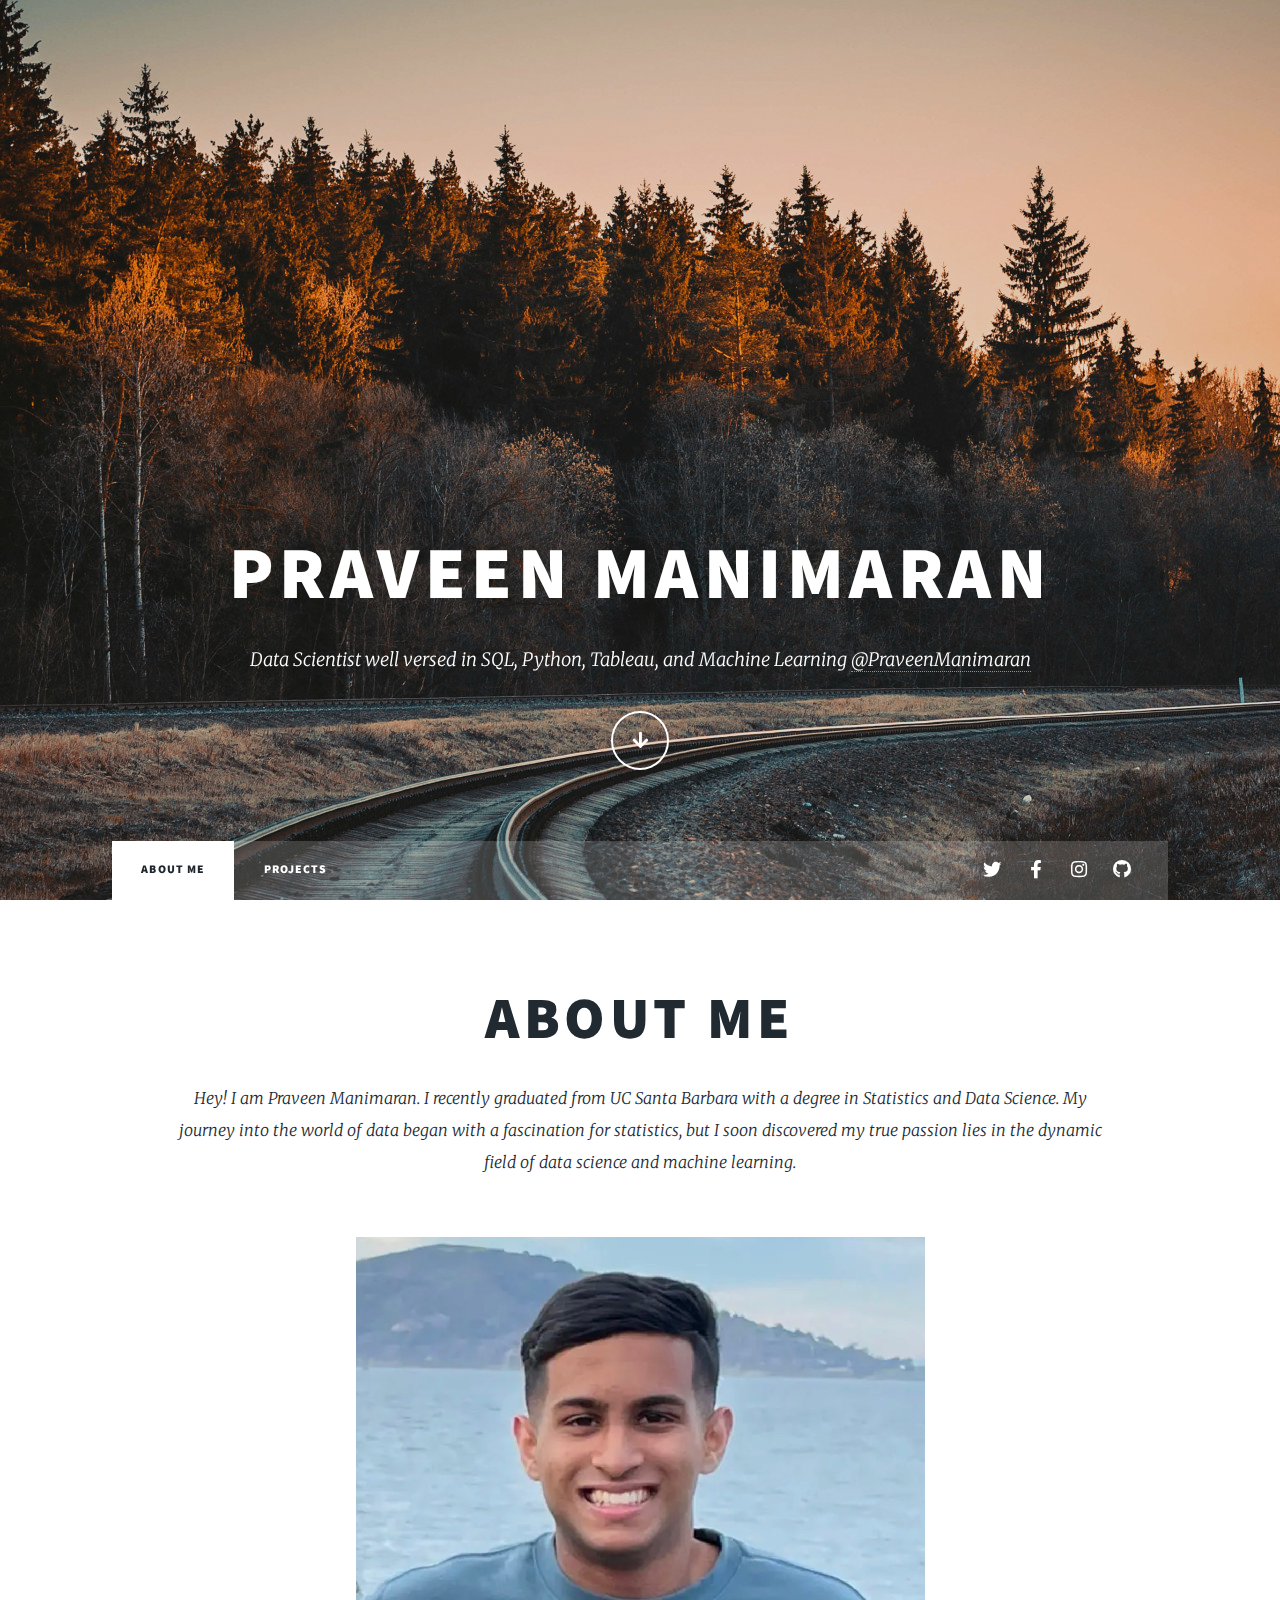
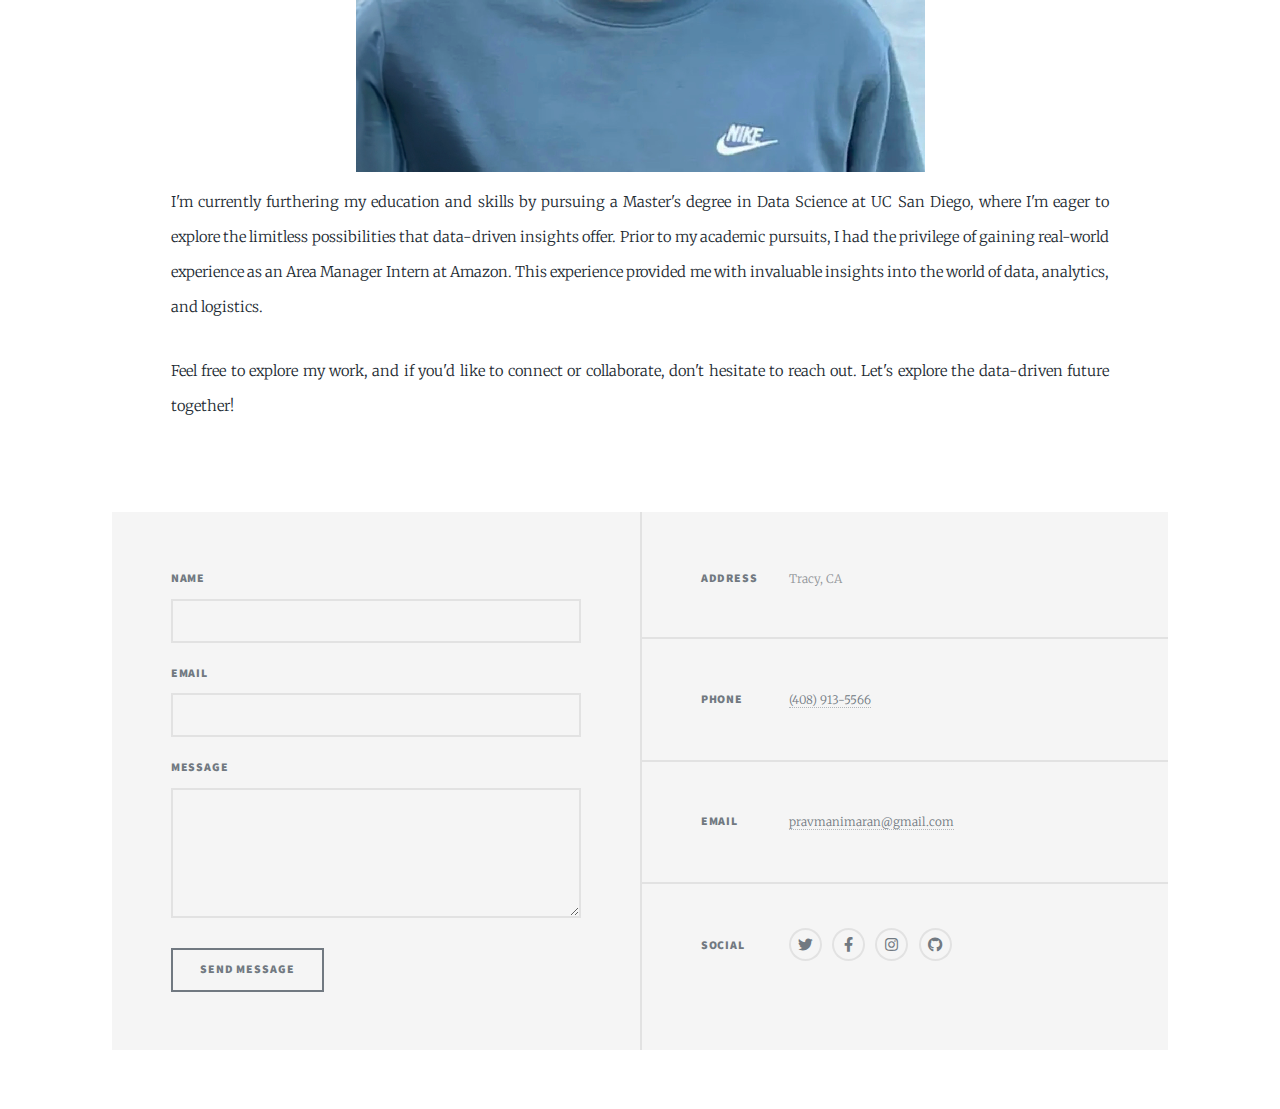
==== commit 2dac1423: "Update index.html" ====
--- a/index.html
+++ b/index.html
@@ -58,7 +58,7 @@
 									in the dynamic field of data science and machine learning.  <br />
 								</p>
 							</header>
-							<div class="image main"><img src="images/NEW_PIC.png" alt="" height = "550" width = "550" /></div>
+							<div style="text-align: center;"><img src="images/NEW_PIC.png" alt="" /></div>
 							<p>I'm currently furthering my education and skills by pursuing a Master's degree in Data Science at UC San Diego, where I'm eager to explore the limitless possibilities that data-driven insights offer. Prior to my academic pursuits, I had the privilege of gaining real-world experience as an Area Manager Intern at Amazon. This experience provided me with invaluable insights into the world of data, analytics, and logistics.</p>
 							<p>Feel free to explore my work, and if you'd like to connect or collaborate, don't hesitate to reach out. Let's explore the data-driven future together!</p>
 						</section>
@@ -132,4 +132,4 @@
 </body>
 </html>
 
-				+				
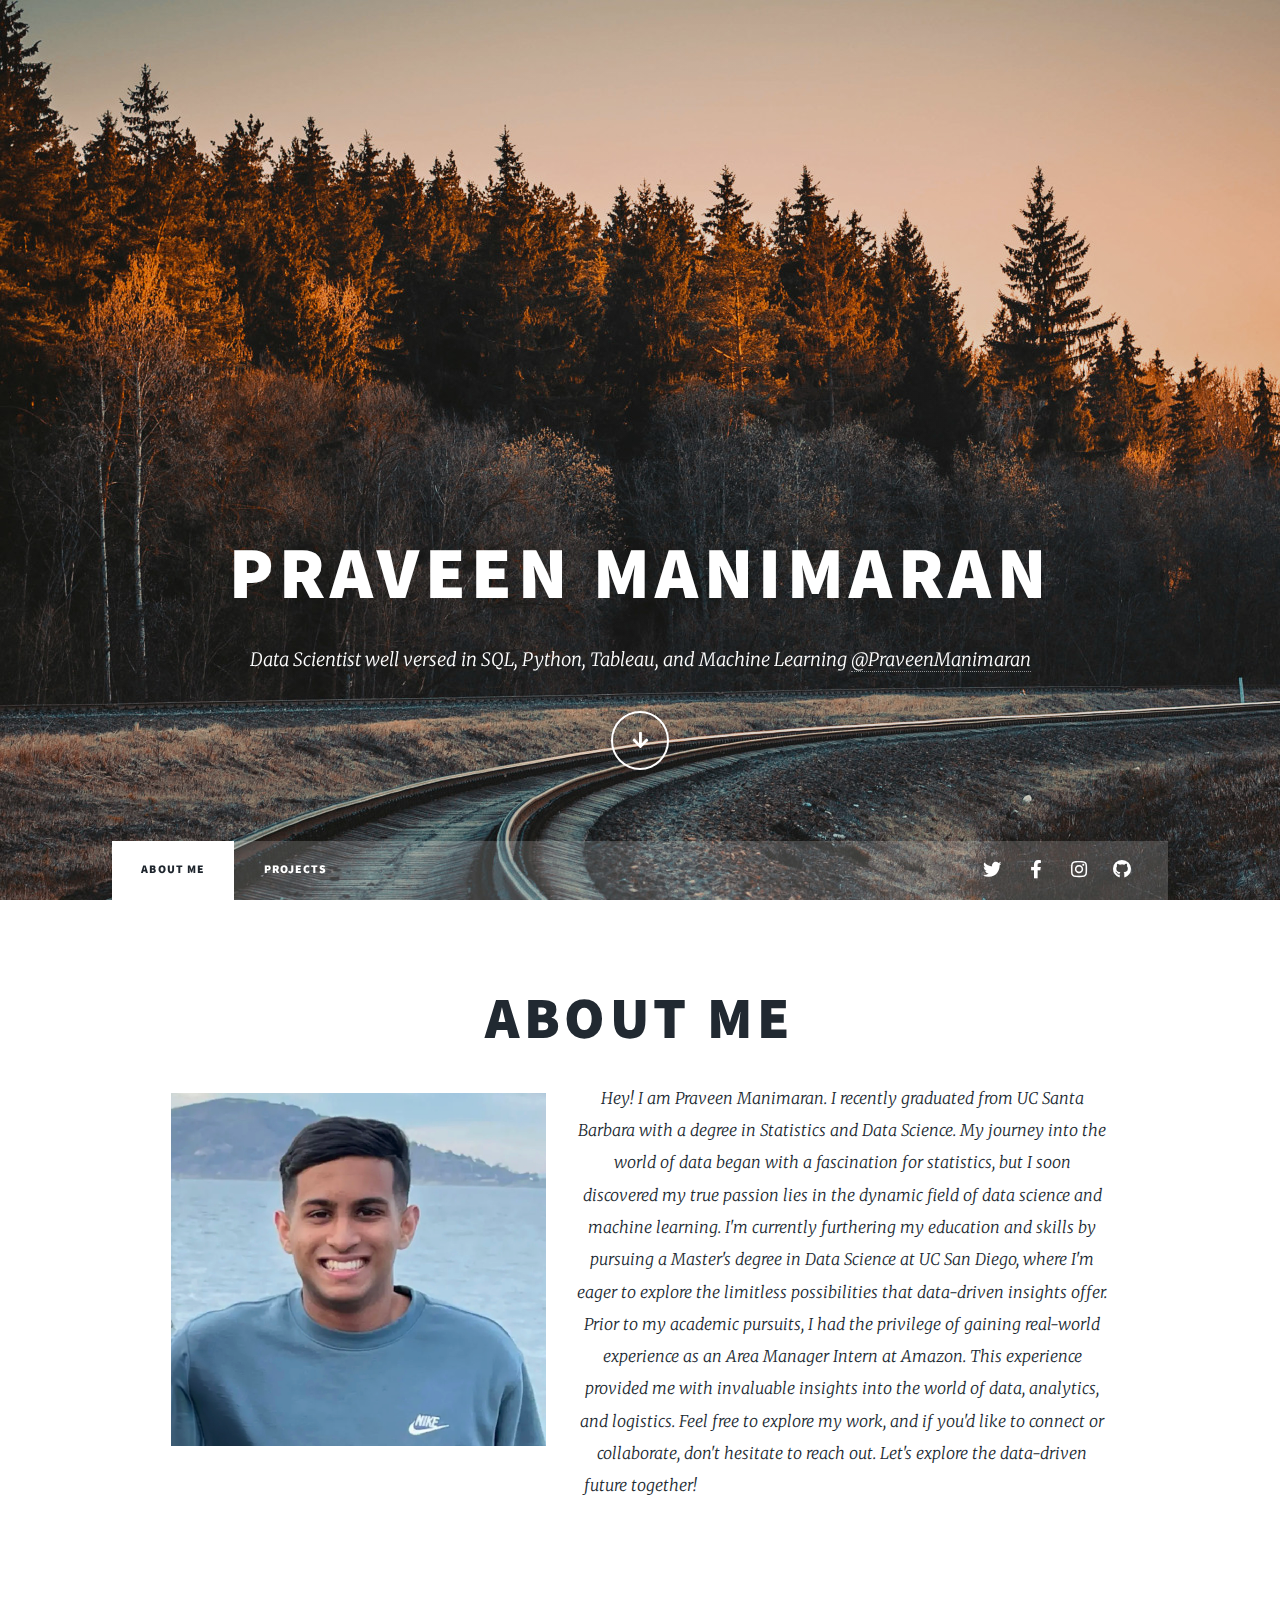
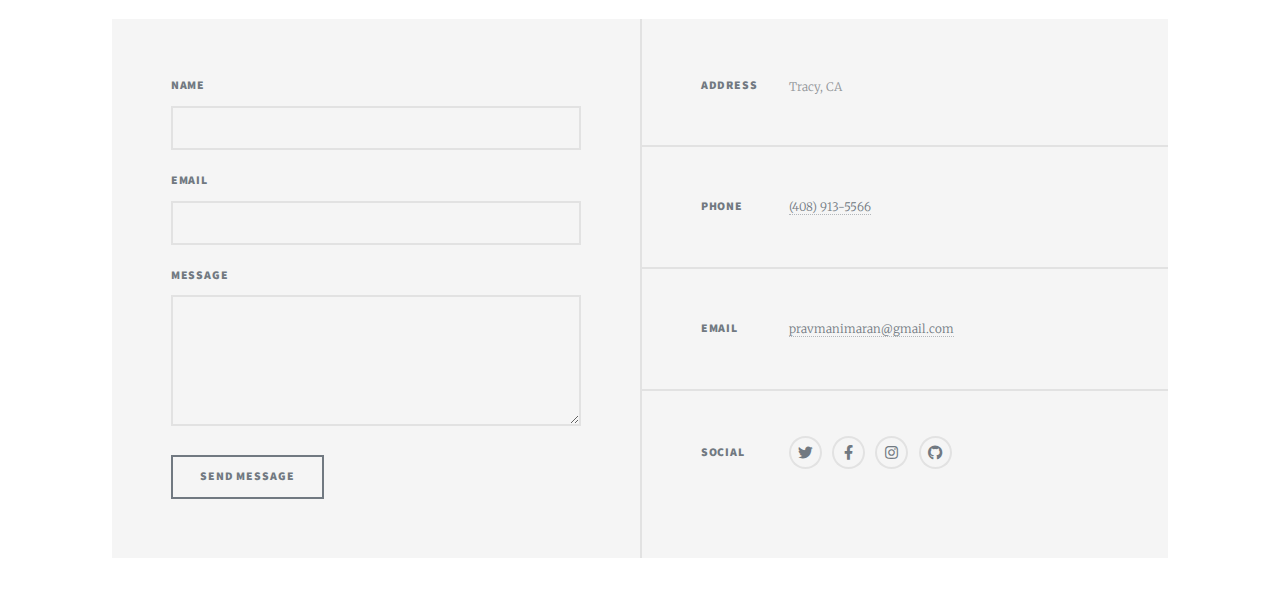
==== commit afa097ac: "Add files via upload" ====
--- a/index.html
+++ b/index.html
@@ -54,15 +54,11 @@
 							<header class="major">
 								<h1> About Me<br />
 								</h1>
-								<p>Hey! I am Praveen Manimaran. I recently graduated from UC Santa Barbara with a degree in Statistics and Data Science. My journey into the world of data began with a fascination for statistics, but I soon discovered my true passion lies 
-									in the dynamic field of data science and machine learning.  <br />
+								<p><span class="image left"><img src="images/NEW_PIC.png" alt="" /></span>Hey! I am Praveen Manimaran. I recently graduated from UC Santa Barbara with a degree in Statistics and Data Science. My journey into the world of data began with a fascination for statistics, but I soon discovered my true passion lies 
+									in the dynamic field of data science and machine learning. I'm currently furthering my education and skills by pursuing a Master's degree in Data Science at UC San Diego, where I'm eager to explore the limitless possibilities that data-driven insights offer. Prior to my academic pursuits, I had the privilege of gaining real-world experience as an Area Manager Intern at Amazon. This experience provided me with invaluable insights into the world of data, analytics, and logistics. Feel free to explore my work, and if you'd like to connect or collaborate, don't hesitate to reach out. Let's explore the data-driven future together!</p>
 								</p>
 							</header>
-							<div style="text-align: center;"><img src="images/NEW_PIC.png" alt="" /></div>
-							<p>I'm currently furthering my education and skills by pursuing a Master's degree in Data Science at UC San Diego, where I'm eager to explore the limitless possibilities that data-driven insights offer. Prior to my academic pursuits, I had the privilege of gaining real-world experience as an Area Manager Intern at Amazon. This experience provided me with invaluable insights into the world of data, analytics, and logistics.</p>
-							<p>Feel free to explore my work, and if you'd like to connect or collaborate, don't hesitate to reach out. Let's explore the data-driven future together!</p>
 						</section>
-
 				</div>
 
 			<!-- Footer -->
@@ -132,4 +128,4 @@
 </body>
 </html>
 
-				
+				--- a/assets/css/main.css
+++ b/assets/css/main.css
@@ -4691,4 +4691,10 @@
 			visibility: visible;
 		}
 
-	}+	}
+	@media (max-width: 1199px) and (min-width: 769px) {
+		img {
+		  width: 675px;
+		  height: 675px;
+		}
+	  }